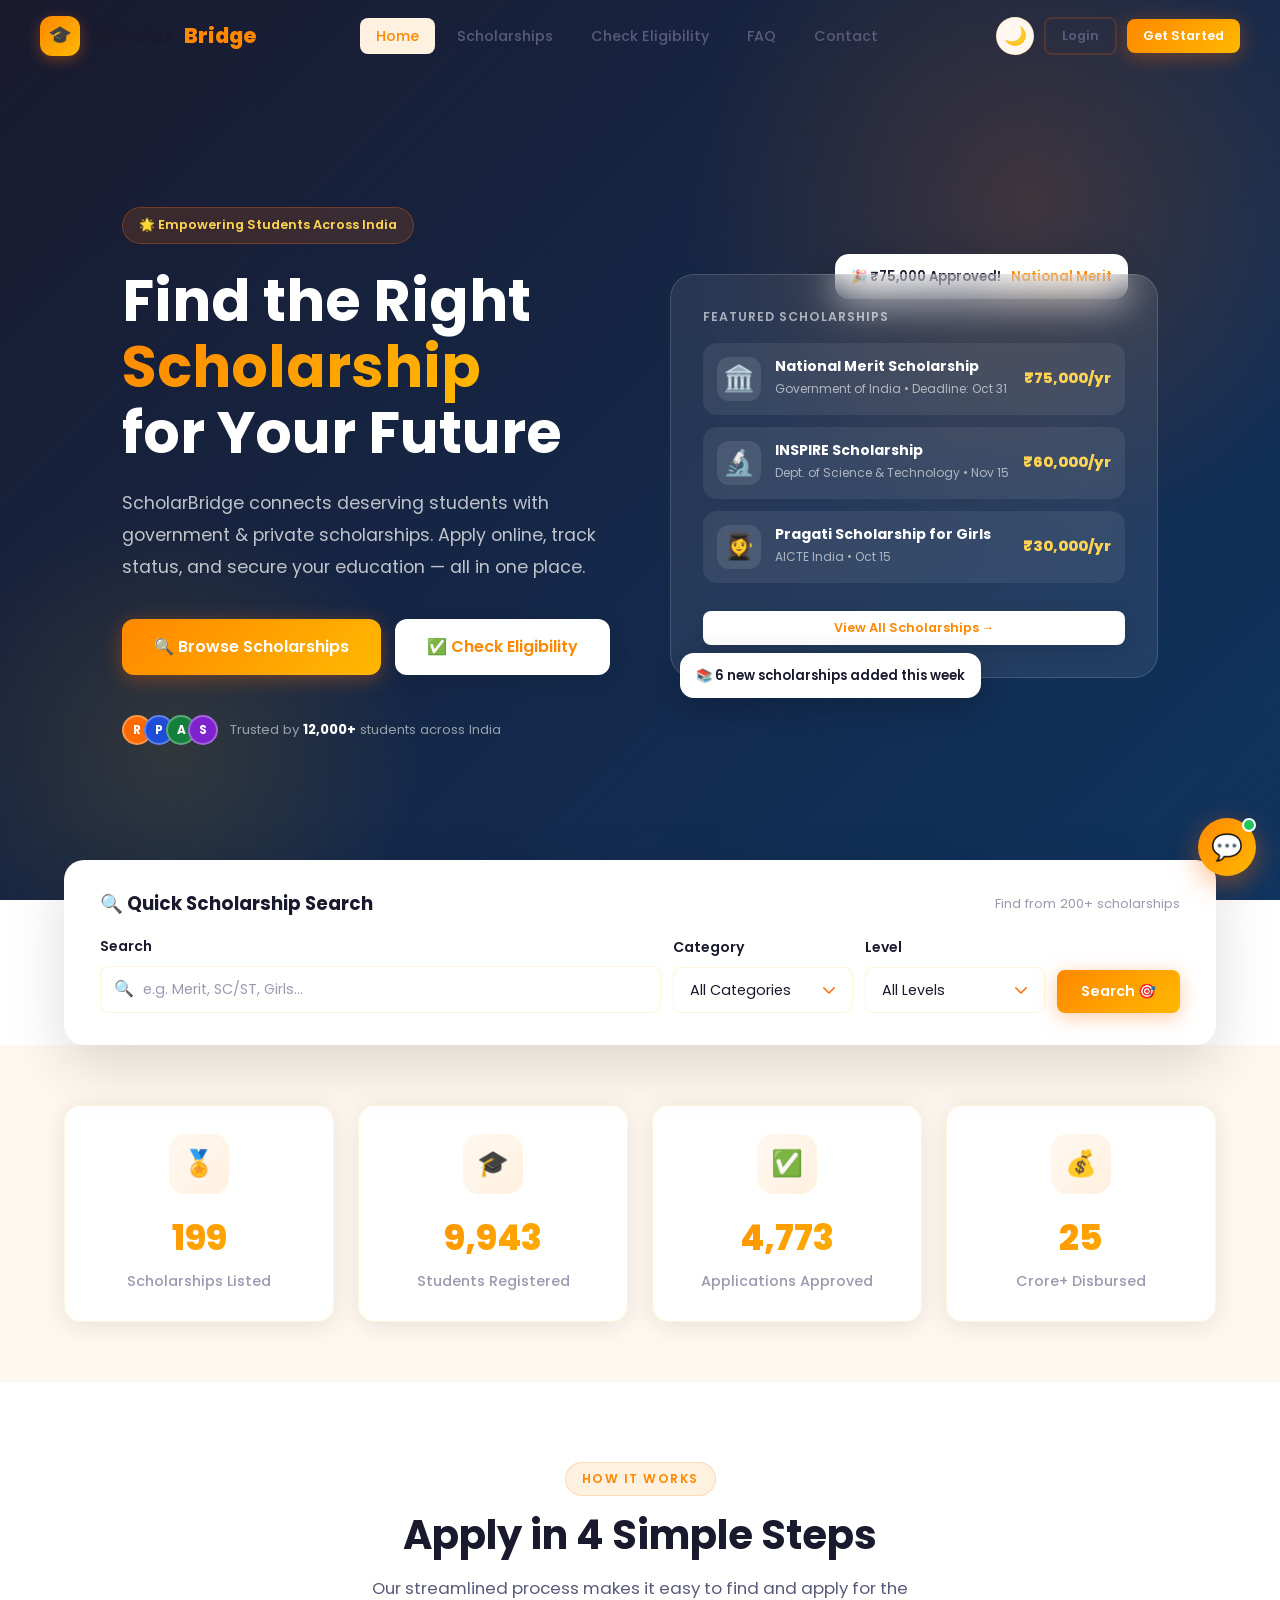
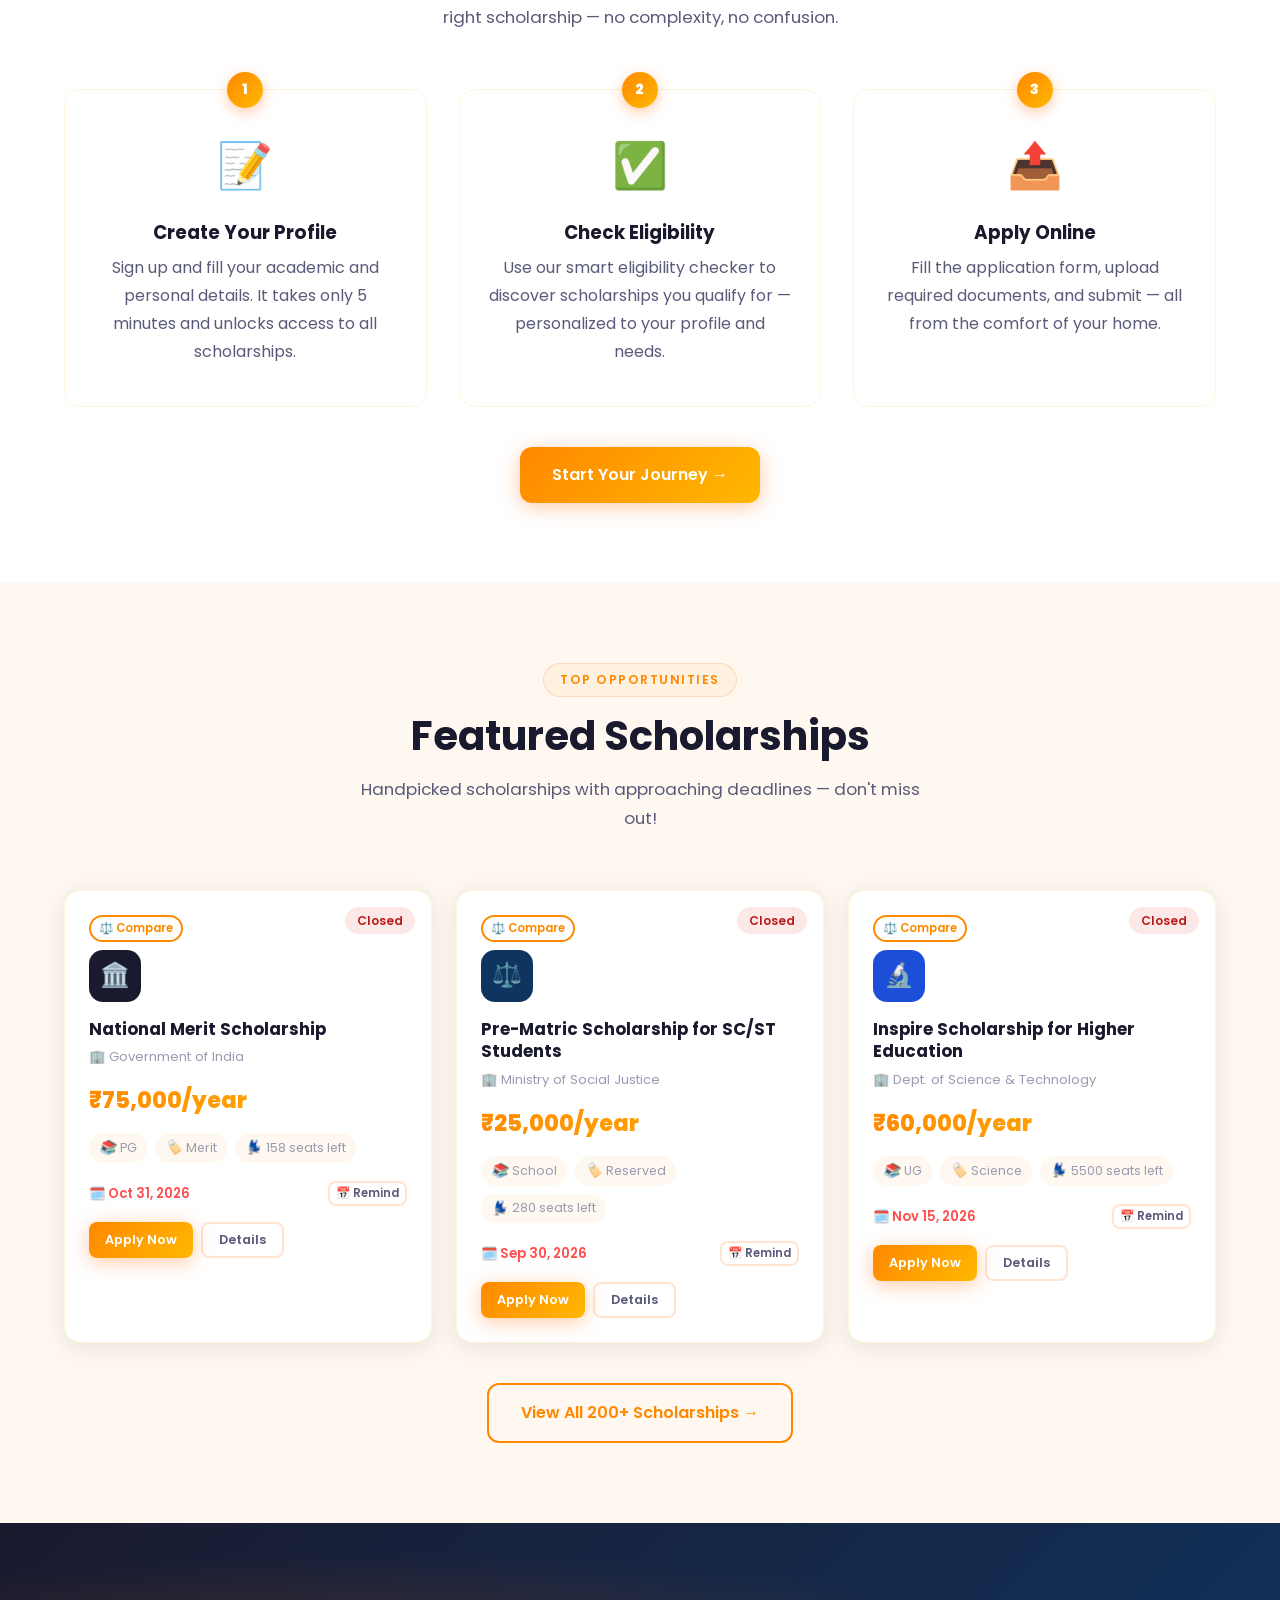
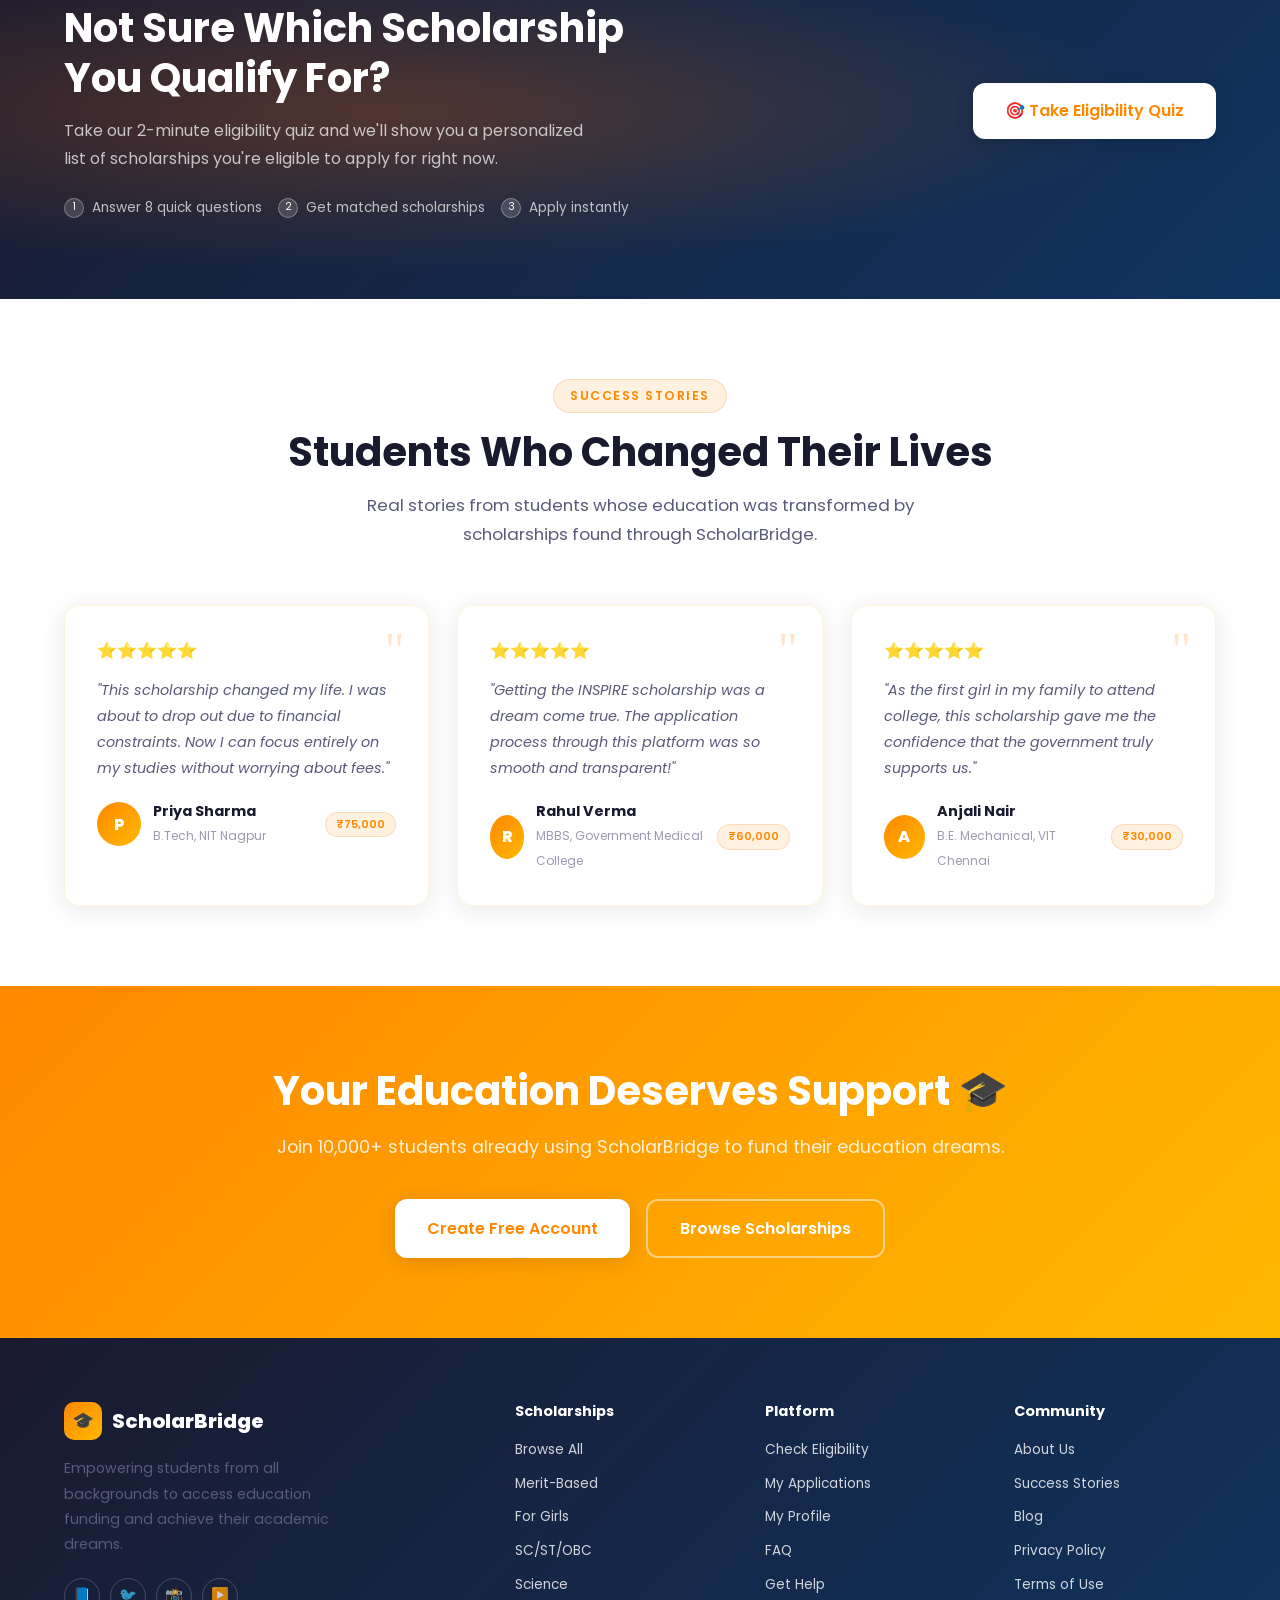
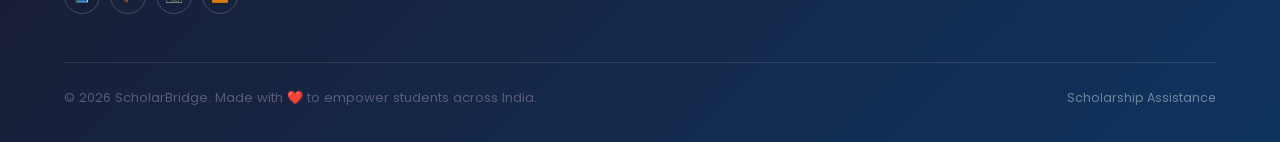
==== index.html @ 07ee7495 "Initial commit" ====
<!DOCTYPE html>
<html lang="en">
<head>
  <meta charset="UTF-8" />
  <meta name="viewport" content="width=device-width, initial-scale=1.0" />
  <title>LastMinScholar — Scholarship Assistance Platform</title>
  <meta name="description" content="Find and apply for scholarships effortlessly. LastMinScholar connects students with government and private scholarship opportunities across India." />
  <link rel="stylesheet" href="css/style.css" />
  <style>
    /* ─── Hero Section ─── */
    .hero {
      min-height: 100vh;
      background: var(--gradient-dark);
      display: flex;
      align-items: center;
      position: relative;
      overflow: hidden;
      padding: calc(var(--nav-height) + 40px) 0 60px;
    }

    .hero::before {
      content: '';
      position: absolute;
      width: 700px;
      height: 700px;
      border-radius: 50%;
      background: radial-gradient(circle, rgba(255,107,0,0.18) 0%, transparent 70%);
      top: -150px;
      right: -100px;
      pointer-events: none;
    }

    .hero::after {
      content: '';
      position: absolute;
      width: 500px;
      height: 500px;
      border-radius: 50%;
      background: radial-gradient(circle, rgba(255,184,0,0.12) 0%, transparent 70%);
      bottom: -100px;
      left: -80px;
      pointer-events: none;
    }

    .hero .container {
      position: relative;
      z-index: 1;
      display: grid;
      grid-template-columns: 1fr 1fr;
      gap: 60px;
      align-items: center;
    }

    .hero-badge {
      display: inline-flex;
      align-items: center;
      gap: 8px;
      background: rgba(255,107,0,0.15);
      border: 1px solid rgba(255,107,0,0.3);
      color: var(--gold-light);
      font-size: 0.8rem;
      font-weight: 600;
      padding: 7px 16px;
      border-radius: 50px;
      margin-bottom: 24px;
      animation: pulse-glow 2.5s ease-in-out infinite;
    }

    @keyframes pulse-glow {
      0%, 100% { box-shadow: 0 0 0 0 rgba(255,107,0,0.3); }
      50%       { box-shadow: 0 0 20px 4px rgba(255,107,0,0.2); }
    }

    .hero-content h1 {
      color: white;
      margin-bottom: 22px;
      font-size: clamp(2.2rem, 5vw, 3.6rem);
      line-height: 1.15;
    }

    .hero-content p {
      color: rgba(255,255,255,0.72);
      font-size: 1.1rem;
      margin-bottom: 36px;
      max-width: 480px;
      line-height: 1.8;
    }

    .hero-actions {
      display: flex;
      gap: 14px;
      flex-wrap: wrap;
      margin-bottom: 40px;
    }

    .hero-trust {
      display: flex;
      align-items: center;
      gap: 12px;
      color: rgba(255,255,255,0.55);
      font-size: 0.82rem;
    }

    .hero-trust .avatars {
      display: flex;
    }

    .hero-trust .avatars span {
      width: 30px;
      height: 30px;
      border-radius: 50%;
      border: 2px solid rgba(255,255,255,0.3);
      display: flex;
      align-items: center;
      justify-content: center;
      font-size: 0.75rem;
      font-weight: 700;
      color: white;
      margin-left: -8px;
    }

    .hero-trust .avatars span:first-child { margin-left: 0; }

    /* Hero Visual */
    .hero-visual {
      position: relative;
    }

    .hero-card-main {
      background: rgba(255,255,255,0.08);
      backdrop-filter: blur(20px);
      border: 1px solid rgba(255,255,255,0.15);
      border-radius: 24px;
      padding: 32px;
      color: white;
    }

    .hero-card-main .sch-item {
      display: flex;
      align-items: center;
      gap: 14px;
      padding: 14px;
      border-radius: 14px;
      background: rgba(255,255,255,0.07);
      margin-bottom: 12px;
      transition: var(--transition);
      cursor: pointer;
    }

    .hero-card-main .sch-item:hover { background: rgba(255,107,0,0.15); }
    .hero-card-main .sch-item:last-child { margin-bottom: 0; }

    .hero-card-main .sch-emoji {
      font-size: 1.6rem;
      width: 44px;
      height: 44px;
      border-radius: 12px;
      background: rgba(255,255,255,0.1);
      display: flex;
      align-items: center;
      justify-content: center;
      flex-shrink: 0;
    }

    .hero-card-main .sch-info h5 { color: white; font-size: 0.88rem; margin-bottom: 2px; }
    .hero-card-main .sch-info p  { color: rgba(255,255,255,0.6); font-size: 0.75rem; }
    .hero-card-main .sch-amount  { margin-left: auto; color: var(--gold-light); font-weight: 800; font-size: 0.92rem; white-space: nowrap; }

    .hero-floating-badge {
      position: absolute;
      background: white;
      border-radius: 14px;
      padding: 12px 16px;
      box-shadow: 0 8px 32px rgba(0,0,0,0.2);
      display: flex;
      align-items: center;
      gap: 10px;
      font-size: 0.82rem;
      font-weight: 600;
      color: var(--text-primary);
      white-space: nowrap;
      animation: float 3s ease-in-out infinite;
    }

    .hero-floating-badge.badge-1 { top: -20px; right: 30px; animation-delay: 0s; }
    .hero-floating-badge.badge-2 { bottom: -20px; left: 10px; animation-delay: 1.5s; }

    @keyframes float {
      0%, 100% { transform: translateY(0); }
      50%       { transform: translateY(-8px); }
    }

    /* ─── Search Bar ─── */
    .search-section {
      padding: 0;
      margin-top: -40px;
      position: relative;
      z-index: 10;
    }

    .search-card {
      background: white;
      border-radius: 20px;
      padding: 32px 36px;
      box-shadow: 0 20px 60px rgba(0,0,0,0.14);
    }

    .search-bar {
      display: grid;
      grid-template-columns: 1fr 180px 180px auto;
      gap: 12px;
      align-items: end;
    }

    .search-bar .form-group { margin-bottom: 0; }

    /* ─── Stats Strip ─── */
    .stats-section { background: var(--surface-2); padding: 60px 0; }

    .stats-grid {
      display: grid;
      grid-template-columns: repeat(4, 1fr);
      gap: 24px;
    }

    /* ─── How it Works ─── */
    .how-section { background: white; }

    .how-grid {
      display: grid;
      grid-template-columns: repeat(3, 1fr);
      gap: 32px;
    }

    .how-card {
      text-align: center;
      padding: 40px 28px;
      border-radius: var(--radius-md);
      border: 1px solid var(--border-light);
      position: relative;
      transition: var(--transition);
    }

    .how-card:hover {
      border-color: var(--primary);
      box-shadow: var(--shadow-md);
      transform: translateY(-4px);
    }

    .how-card .step-num {
      position: absolute;
      top: -18px;
      left: 50%;
      transform: translateX(-50%);
      width: 36px;
      height: 36px;
      background: var(--gradient);
      border-radius: 50%;
      color: white;
      font-weight: 800;
      font-size: 0.9rem;
      display: flex;
      align-items: center;
      justify-content: center;
      box-shadow: 0 4px 14px rgba(255,107,0,0.35);
    }

    .how-card .how-icon {
      font-size: 2.8rem;
      margin-bottom: 20px;
    }

    .how-card h3 { margin-bottom: 10px; font-size: 1.15rem; }

    .how-card .connector {
      display: none;
    }

    /* ─── Featured Scholarships ─── */
    .featured-section { background: var(--surface-2); }

    .featured-grid {
      display: grid;
      grid-template-columns: repeat(3, 1fr);
      gap: 24px;
    }

    /* ─── Eligibility CTA ─── */
    .eligibility-cta {
      background: var(--gradient-dark);
      padding: 80px 0;
      position: relative;
      overflow: hidden;
    }

    .eligibility-cta::before {
      content: '';
      position: absolute;
      inset: 0;
      background: radial-gradient(ellipse at 30% 50%, rgba(255,107,0,0.25) 0%, transparent 60%);
    }

    .eligibility-cta .container {
      position: relative;
      z-index: 1;
      display: grid;
      grid-template-columns: 1fr auto;
      gap: 48px;
      align-items: center;
    }

    .eligibility-cta h2 { color: white; margin-bottom: 14px; }
    .eligibility-cta p  { color: rgba(255,255,255,0.72); max-width: 520px; }
    .eligibility-cta .quiz-steps { display: flex; gap: 16px; margin-top: 24px; flex-wrap: wrap; }
    .eligibility-cta .quiz-step { display: flex; align-items: center; gap: 8px; color: rgba(255,255,255,0.7); font-size: 0.85rem; }
    .eligibility-cta .quiz-step .dot { width: 20px; height: 20px; border-radius: 50%; background: rgba(255,255,255,0.15); border: 1px solid rgba(255,255,255,0.3); display: flex; align-items: center; justify-content: center; font-size: 0.65rem; color: white; flex-shrink: 0; }

    /* ─── Testimonials ─── */
    .testimonials-section { background: white; }

    .testimonials-grid {
      display: grid;
      grid-template-columns: repeat(3, 1fr);
      gap: 28px;
    }

    .testimonial-card {
      padding: 32px;
      border-radius: var(--radius-md);
      border: 1px solid var(--border-light);
      box-shadow: var(--shadow-card);
      transition: var(--transition);
      position: relative;
    }

    .testimonial-card:hover {
      transform: translateY(-4px);
      box-shadow: var(--shadow-md);
      border-color: var(--border);
    }

    .testimonial-card .quote-icon {
      font-size: 3rem;
      color: var(--primary);
      opacity: 0.2;
      position: absolute;
      top: 20px;
      right: 24px;
      font-family: Georgia, serif;
      line-height: 1;
    }

    .testimonial-card .stars { color: var(--gold); font-size: 1rem; margin-bottom: 14px; }
    .testimonial-card .quote { font-size: 0.9rem; line-height: 1.8; margin-bottom: 20px; font-style: italic; }

    .testimonial-card .author {
      display: flex;
      align-items: center;
      gap: 12px;
    }

    .testimonial-card .avatar {
      width: 44px;
      height: 44px;
      border-radius: 50%;
      background: var(--gradient);
      color: white;
      font-weight: 800;
      font-size: 1rem;
      display: flex;
      align-items: center;
      justify-content: center;
    }

    .testimonial-card .author-info h5 { font-size: 0.9rem; margin-bottom: 2px; }
    .testimonial-card .author-info small { font-size: 0.75rem; color: var(--text-muted); }
    .testimonial-card .scholarship-tag { margin-left: auto; background: var(--surface-3); border: 1px solid var(--border); color: var(--primary); font-size: 0.7rem; padding: 3px 10px; border-radius: 50px; font-weight: 600; }

    /* ─── Final CTA ─── */
    .final-cta {
      background: var(--gradient);
      padding: 80px 0;
      text-align: center;
    }

    .final-cta h2 { color: white; margin-bottom: 16px; }
    .final-cta p  { color: rgba(255,255,255,0.85); margin-bottom: 36px; font-size: 1.1rem; }
    .final-cta .cta-actions { display: flex; gap: 16px; justify-content: center; flex-wrap: wrap; }

    /* ─── Responsive ─── */
    @media (max-width: 1024px) {
      .hero .container { grid-template-columns: 1fr; }
      .hero-visual { display: none; }
      .search-bar { grid-template-columns: 1fr 1fr; }
      .search-bar .btn { grid-column: 1 / -1; }
      .stats-grid { grid-template-columns: repeat(2, 1fr); }
      .featured-grid, .how-grid, .testimonials-grid { grid-template-columns: repeat(2, 1fr); }
    }

    @media (max-width: 768px) {
      .hero-content h1 { font-size: 2rem; }
      .search-card { padding: 24px; }
      .search-bar { grid-template-columns: 1fr; }
      .stats-grid { grid-template-columns: 1fr 1fr; }
      .featured-grid, .how-grid, .testimonials-grid { grid-template-columns: 1fr; }
      .eligibility-cta .container { grid-template-columns: 1fr; text-align: center; }
    }
  </style>
</head>
<body>

<!-- Page Loader -->
<div class="page-loader" id="pageLoader">
  <div class="loader-logo text-gradient">🎓 ScholarBridge</div>
  <div class="loader-bar"><div class="loader-bar-fill"></div></div>
  <p style="color:var(--text-muted);font-size:0.85rem;margin-top:8px;">Loading opportunities...</p>
</div>

<!-- Toast Container -->
<div class="toast-container"></div>

<!-- ─── NAVBAR ─── -->
<nav class="navbar" id="navbar">
  <div class="navbar-inner">
    <a href="index.html" class="navbar-logo">
      <div class="logo-icon">🎓</div>
      Scholar<span>Bridge</span>
    </a>

    <ul class="navbar-links">
      <li><a href="index.html" class="active">Home</a></li>
      <li><a href="scholarships.html">Scholarships</a></li>
      <li><a href="eligibility.html">Check Eligibility</a></li>
      <li><a href="faq.html">FAQ</a></li>
      <li><a href="contact.html">Contact</a></li>
    </ul>

    <div class="navbar-actions">
      <a href="login.html" class="btn btn-ghost btn-sm" id="navLoginBtn">Login</a>
      <a href="register.html" class="btn btn-primary btn-sm">Get Started</a>
      <a href="dashboard.html" class="btn btn-outline btn-sm" id="navDashBtn" style="display:none;">My Dashboard</a>
      <button class="btn btn-ghost btn-sm" id="navLogoutBtn" style="display:none;" onclick="logout()">Logout</button>
    </div>

    <button class="nav-mobile-btn" id="navMobileBtn" aria-label="Toggle menu">☰</button>
  </div>
</nav>

<!-- Mobile Menu -->
<div class="mobile-menu" id="mobileMenu">
  <a href="index.html">🏠 Home</a>
  <a href="scholarships.html">🏅 Scholarships</a>
  <a href="eligibility.html">✅ Check Eligibility</a>
  <a href="faq.html">❓ FAQ</a>
  <a href="contact.html">📞 Contact</a>
  <a href="dashboard.html">📊 Dashboard</a>
  <a href="login.html" class="btn btn-outline btn-sm">Login</a>
  <a href="register.html" class="btn btn-primary btn-sm">Get Started</a>
</div>

<!-- ─── HERO ─── -->
<section class="hero">
  <div class="container">
    <div class="hero-content">
      <div class="hero-badge">
        🌟 Empowering Students Across India
      </div>
      <h1>Find the Right<br><span class="text-gradient">Scholarship</span><br>for Your Future</h1>
      <p>ScholarBridge connects deserving students with government & private scholarships. Apply online, track status, and secure your education — all in one place.</p>
      <div class="hero-actions">
        <a href="scholarships.html" class="btn btn-primary btn-lg">
          🔍 Browse Scholarships
        </a>
        <a href="eligibility.html" class="btn btn-white btn-lg">
          ✅ Check Eligibility
        </a>
      </div>
      <div class="hero-trust">
        <div class="avatars">
          <span style="background:#FF6B00;">R</span>
          <span style="background:#1D4ED8;">P</span>
          <span style="background:#15803D;">A</span>
          <span style="background:#7E22CE;">S</span>
        </div>
        <span>Trusted by <strong style="color:white;">12,000+</strong> students across India</span>
      </div>
    </div>

    <div class="hero-visual">
      <div class="hero-floating-badge badge-1">
        🎉 ₹75,000 Approved! <span style="color:var(--primary);">National Merit</span>
      </div>
      <div class="hero-card-main">
        <div style="color:rgba(255,255,255,0.6);font-size:0.78rem;font-weight:600;margin-bottom:16px;text-transform:uppercase;letter-spacing:1px;">Featured Scholarships</div>
        <div class="sch-item">
          <div class="sch-emoji">🏛️</div>
          <div class="sch-info">
            <h5>National Merit Scholarship</h5>
            <p>Government of India • Deadline: Oct 31</p>
          </div>
          <span class="sch-amount">₹75,000/yr</span>
        </div>
        <div class="sch-item">
          <div class="sch-emoji">🔬</div>
          <div class="sch-info">
            <h5>INSPIRE Scholarship</h5>
            <p>Dept. of Science & Technology • Nov 15</p>
          </div>
          <span class="sch-amount">₹60,000/yr</span>
        </div>
        <div class="sch-item">
          <div class="sch-emoji">👩‍🎓</div>
          <div class="sch-info">
            <h5>Pragati Scholarship for Girls</h5>
            <p>AICTE India • Oct 15</p>
          </div>
          <span class="sch-amount">₹30,000/yr</span>
        </div>
        <a href="scholarships.html" class="btn btn-white btn-sm btn-full" style="margin-top:16px;">View All Scholarships →</a>
      </div>
      <div class="hero-floating-badge badge-2">
        📚 6 new scholarships added this week
      </div>
    </div>
  </div>
</section>

<!-- ─── QUICK SEARCH ─── -->
<section class="search-section">
  <div class="container">
    <div class="search-card">
      <div style="display:flex;align-items:center;justify-content:space-between;margin-bottom:20px;flex-wrap:wrap;gap:10px;">
        <h3 style="font-size:1.15rem;">🔍 Quick Scholarship Search</h3>
        <span style="font-size:0.82rem;color:var(--text-muted);">Find from 200+ scholarships</span>
      </div>
      <div class="search-bar">
        <div class="form-group">
          <label class="form-label">Search</label>
          <div class="input-group">
            <span class="input-icon">🔍</span>
            <input type="text" class="form-control" placeholder="e.g. Merit, SC/ST, Girls..." id="heroSearch" />
          </div>
        </div>
        <div class="form-group">
          <label class="form-label">Category</label>
          <select class="form-control" id="heroCategory">
            <option value="">All Categories</option>
            <option value="Merit">Merit-Based</option>
            <option value="Reserved">Reserved Category</option>
            <option value="Girls">Girls Only</option>
            <option value="Science">Science</option>
            <option value="Defence">Defence</option>
            <option value="Regional">Regional</option>
          </select>
        </div>
        <div class="form-group">
          <label class="form-label">Level</label>
          <select class="form-control" id="heroLevel">
            <option value="">All Levels</option>
            <option value="school">School (8–12)</option>
            <option value="undergraduate">Undergraduate</option>
            <option value="postgraduate">Postgraduate</option>
          </select>
        </div>
        <div class="form-group">
          <label class="form-label" style="opacity:0;">Search</label>
          <button class="btn btn-primary" id="heroSearchBtn" style="width:100%;">Search 🎯</button>
        </div>
      </div>
    </div>
  </div>
</section>

<!-- ─── STATS ─── -->
<section class="stats-section">
  <div class="container">
    <div class="stats-grid">
      <div class="stat-card fade-in" data-count="200">
        <div class="stat-icon">🏅</div>
        <div class="stat-num">200</div>
        <div class="stat-label">Scholarships Listed</div>
      </div>
      <div class="stat-card fade-in" data-count="10000">
        <div class="stat-icon">🎓</div>
        <div class="stat-num">12,000</div>
        <div class="stat-label">Students Registered</div>
      </div>
      <div class="stat-card fade-in" data-count="4800">
        <div class="stat-icon">✅</div>
        <div class="stat-num">4,800</div>
        <div class="stat-label">Applications Approved</div>
      </div>
      <div class="stat-card fade-in" data-count="25">
        <div class="stat-icon">💰</div>
        <div class="stat-num">₹25</div>
        <div class="stat-label">Crore+ Disbursed</div>
      </div>
    </div>
  </div>
</section>

<!-- ─── HOW IT WORKS ─── -->
<section class="section how-section">
  <div class="container">
    <div class="section-header fade-in">
      <div class="tag">How it Works</div>
      <h2>Apply in 4 Simple Steps</h2>
      <p>Our streamlined process makes it easy to find and apply for the right scholarship — no complexity, no confusion.</p>
    </div>
    <div class="how-grid">
      <div class="how-card fade-in">
        <div class="step-num">1</div>
        <div class="how-icon">📝</div>
        <h3>Create Your Profile</h3>
        <p>Sign up and fill your academic and personal details. It takes only 5 minutes and unlocks access to all scholarships.</p>
      </div>
      <div class="how-card fade-in" style="transition-delay:0.1s;">
        <div class="step-num">2</div>
        <div class="how-icon">✅</div>
        <h3>Check Eligibility</h3>
        <p>Use our smart eligibility checker to discover scholarships you qualify for — personalized to your profile and needs.</p>
      </div>
      <div class="how-card fade-in" style="transition-delay:0.2s;">
        <div class="step-num">3</div>
        <div class="how-icon">📤</div>
        <h3>Apply Online</h3>
        <p>Fill the application form, upload required documents, and submit — all from the comfort of your home.</p>
      </div>
    </div>
    <div style="text-align:center;margin-top:40px;" class="fade-in">
      <a href="register.html" class="btn btn-primary btn-lg">Start Your Journey →</a>
    </div>
  </div>
</section>

<!-- ─── FEATURED SCHOLARSHIPS ─── -->
<section class="section featured-section">
  <div class="container">
    <div class="section-header fade-in">
      <div class="tag">Top Opportunities</div>
      <h2>Featured Scholarships</h2>
      <p>Handpicked scholarships with approaching deadlines — don't miss out!</p>
    </div>
    <div class="featured-grid" id="featuredGrid">
      <!-- Rendered by JS -->
    </div>
    <div style="text-align:center;margin-top:40px;" class="fade-in">
      <a href="scholarships.html" class="btn btn-outline btn-lg">View All 200+ Scholarships →</a>
    </div>
  </div>
</section>

<!-- ─── ELIGIBILITY CTA ─── -->
<section class="eligibility-cta">
  <div class="container">
    <div class="fade-in-left">
      <h2>Not Sure Which Scholarship<br>You Qualify For?</h2>
      <p>Take our 2-minute eligibility quiz and we'll show you a personalized list of scholarships you're eligible to apply for right now.</p>
      <div class="quiz-steps">
        <div class="quiz-step"><div class="dot">1</div> Answer 8 quick questions</div>
        <div class="quiz-step"><div class="dot">2</div> Get matched scholarships</div>
        <div class="quiz-step"><div class="dot">3</div> Apply instantly</div>
      </div>
    </div>
    <div class="fade-in-right">
      <a href="eligibility.html" class="btn btn-white btn-lg">
        🎯 Take Eligibility Quiz
      </a>
    </div>
  </div>
</section>

<!-- ─── TESTIMONIALS ─── -->
<section class="section testimonials-section">
  <div class="container">
    <div class="section-header fade-in">
      <div class="tag">Success Stories</div>
      <h2>Students Who Changed Their Lives</h2>
      <p>Real stories from students whose education was transformed by scholarships found through ScholarBridge.</p>
    </div>
    <div class="testimonials-grid" id="testimonialsGrid">
      <!-- Rendered by JS -->
    </div>
  </div>
</section>

<!-- ─── FINAL CTA ─── -->
<section class="final-cta">
  <div class="container fade-in">
    <h2>Your Education Deserves Support 🎓</h2>
    <p>Join 10,000+ students already using ScholarBridge to fund their education dreams.</p>
    <div class="cta-actions">
      <a href="register.html" class="btn btn-white btn-lg">Create Free Account</a>
      <a href="scholarships.html" class="btn btn-outline btn-lg" style="border-color:rgba(255,255,255,0.5);color:white;">Browse Scholarships</a>
    </div>
  </div>
</section>

<!-- ─── FOOTER ─── -->
<footer class="footer">
  <div class="container">
    <div class="footer-grid">
      <div>
        <div class="footer-logo"><div class="logo-icon">🎓</div> ScholarBridge</div>
        <p class="footer-desc">Empowering students from all backgrounds to access education funding and achieve their academic dreams.</p>
        <div class="social-links" style="margin-top:20px;">
          <a href="#" aria-label="Facebook">📘</a>
          <a href="#" aria-label="Twitter">🐦</a>
          <a href="https://www.instagram.com/drax7.exe/" aria-label="Instagram">📸</a>
          <a href="https://youtube.com/@dysgaming256?si=aeZ0lX26dRg4TvEO" aria-label="YouTube">▶️</a>
        </div>
      </div>
      <div>
        <h5>Scholarships</h5>
        <ul class="footer-links">
          <li><a href="scholarships.html">Browse All</a></li>
          <li><a href="scholarships.html?cat=Merit">Merit-Based</a></li>
          <li><a href="scholarships.html?cat=Girls">For Girls</a></li>
          <li><a href="scholarships.html?cat=Reserved">SC/ST/OBC</a></li>
          <li><a href="scholarships.html?cat=Science">Science</a></li>
        </ul>
      </div>
      <div>
        <h5>Platform</h5>
        <ul class="footer-links">
          <li><a href="eligibility.html">Check Eligibility</a></li>
          <li><a href="dashboard.html">My Applications</a></li>
          <li><a href="profile.html">My Profile</a></li>
          <li><a href="faq.html">FAQ</a></li>
          <li><a href="contact.html">Get Help</a></li>
        </ul>
      </div>
      <div>
        <h5>Community</h5>
        <ul class="footer-links">
          <li><a href="#">About Us</a></li>
          <li><a href="#">Success Stories</a></li>
          <li><a href="#">Blog</a></li>
          <li><a href="#">Privacy Policy</a></li>
          <li><a href="#">Terms of Use</a></li>
        </ul>
      </div>
    </div>
    <div class="footer-bottom">
      <p>© 2026 ScholarBridge. Made with ❤️ to empower students across India.</p>
      <p style="font-size:0.78rem;color:rgba(255,255,255,0.4);">Scholarship Assistance</p>
    </div>
  </div>
</footer>

<script src="js/firebase-config.js"></script>
<script src="js/app.js"></script>
<script src="js/chatbot.js"></script>
<script>
  // Hero search redirect
  document.getElementById('heroSearchBtn').addEventListener('click', () => {
    const q   = document.getElementById('heroSearch').value;
    const cat = document.getElementById('heroCategory').value;
    const lev = document.getElementById('heroLevel').value;
    const params = new URLSearchParams();
    if (q)   params.set('q', q);
    if (cat) params.set('cat', cat);
    if (lev) params.set('level', lev);
    window.location.href = `scholarships.html?${params.toString()}`;
  });

  document.getElementById('heroSearch').addEventListener('keypress', (e) => {
    if (e.key === 'Enter') document.getElementById('heroSearchBtn').click();
  });

  // Render featured scholarships
  document.addEventListener('DOMContentLoaded', () => {
    const featured = AppState.scholarships.filter(s => s.featured);
    document.getElementById('featuredGrid').innerHTML =
      featured.map(s => createScholarshipCard(s)).join('');

    // Render testimonials
    document.getElementById('testimonialsGrid').innerHTML =
      AppState.testimonials.map((t, i) => `
        <div class="testimonial-card fade-in" style="transition-delay:${i * 0.1}s;">
          <div class="quote-icon">"</div>
          <div class="stars">${'⭐'.repeat(t.stars)}</div>
          <p class="quote">"${t.quote}"</p>
          <div class="author">
            <div class="avatar">${t.photo}</div>
            <div class="author-info">
              <h5>${t.name}</h5>
              <small>${t.course}</small>
            </div>
            <div class="scholarship-tag">${t.amount}</div>
          </div>
        </div>`).join('');

    initScrollAnimations();
  });
</script>
</body>
</html>
---- css/style.css ----
/* =============================================
   SCHOLARSHIP ASSISTANCE — GLOBAL DESIGN SYSTEM
   Theme: Warm Orange/Gold + Dark Charcoal
   Font: Poppins
   ============================================= */

@import url('https://fonts.googleapis.com/css2?family=Poppins:wght@300;400;500;600;700;800;900&display=swap');

/* ─── CSS Variables ─── */
:root {
  --primary: #ff8800;
  --primary-light: #FF8C38;
  --primary-dark: #E05A00;
  --gold: #FFB800;
  --gold-light: #FFD452;
  --accent: #FF4D4D;
  --dark: #1A1A2E;
  --dark-2: #16213E;
  --dark-card: #0F3460;
  --surface: #FFFFFF;
  --surface-2: #FFF8F0;
  --surface-3: #FFF1E0;
  --text-primary: #1A1A2E;
  --text-secondary: #5A5A7A;
  --text-muted: #9A9AB0;
  --text-white: #FFFFFF;
  --border: rgba(255, 107, 0, 0.18);
  --border-light: rgba(255, 184, 0, 0.15);
  --shadow-sm: 0 2px 12px rgba(255, 107, 0, 0.08);
  --shadow-md: 0 8px 32px rgba(255, 107, 0, 0.14);
  --shadow-lg: 0 20px 60px rgba(255, 107, 0, 0.2);
  --shadow-card: 0 4px 24px rgba(26, 26, 46, 0.10);
  --radius-sm: 8px;
  --radius-md: 16px;
  --radius-lg: 24px;
  --radius-xl: 40px;
  --transition: all 0.3s cubic-bezier(0.4, 0, 0.2, 1);
  --transition-fast: all 0.15s ease;
  --gradient: linear-gradient(135deg, var(--primary) 0%, var(--gold) 100%);
  --gradient-dark: linear-gradient(135deg, #1A1A2E 0%, #0F3460 100%);
  --gradient-soft: linear-gradient(135deg, #FFF8F0 0%, #FFF1E0 100%);
  --glass-bg: rgba(255, 255, 255, 0.7);
  --glass-border: rgba(255, 184, 0, 0.25);
  --nav-height: 72px;
}

/* ─── Dark Mode Variables ─── */
[data-theme="dark"] {
  --surface: #0B132B;
  --surface-2: #1C2541;
  --surface-3: #3A506B;
  --text-primary: #F8FAFC;
  --text-secondary: #CBD5E1;
  --text-muted: #94A3B8;
  --border: rgba(255, 136, 0, 0.3);
  --border-light: rgba(255, 255, 255, 0.12);
  --shadow-sm: 0 2px 12px rgba(0, 0, 0, 0.35);
  --shadow-md: 0 8px 32px rgba(0, 0, 0, 0.45);
  --shadow-lg: 0 20px 60px rgba(0, 0, 0, 0.6);
  --shadow-card: 0 4px 24px rgba(0, 0, 0, 0.5);
  --glass-bg: rgba(11, 19, 43, 0.85);
  --glass-border: rgba(255, 136, 0, 0.3);
}


/* ─── Reset & Base ─── */
*,
*::before,
*::after {
  box-sizing: border-box;
  margin: 0;
  padding: 0;
}

html {
  scroll-behavior: smooth;
  font-size: 16px;
}

body {
  font-family: 'Poppins', sans-serif;
  color: var(--text-primary);
  background: var(--surface);
  line-height: 1.6;
  overflow-x: hidden;
}

img {
  max-width: 100%;
  display: block;
}

a {
  text-decoration: none;
  color: inherit;
}

ul {
  list-style: none;
}

/* ─── Scrollbar ─── */
::-webkit-scrollbar {
  width: 6px;
}

::-webkit-scrollbar-track {
  background: #f1f1f1;
}

::-webkit-scrollbar-thumb {
  background: var(--primary);
  border-radius: 10px;
}

/* ─── Typography ─── */
h1,
h2,
h3,
h4,
h5,
h6 {
  font-weight: 700;
  line-height: 1.25;
  color: var(--text-primary);
}

h1 {
  font-size: clamp(2rem, 5vw, 3.5rem);
}

h2 {
  font-size: clamp(1.6rem, 3.5vw, 2.5rem);
}

h3 {
  font-size: clamp(1.2rem, 2.5vw, 1.6rem);
}

h4 {
  font-size: 1.1rem;
}

p {
  color: var(--text-secondary);
  line-height: 1.75;
}

.text-gradient {
  background: var(--gradient);
  -webkit-background-clip: text;
  -webkit-text-fill-color: transparent;
  background-clip: text;
}

/* ─── Layout ─── */
.container {
  max-width: 1200px;
  margin: 0 auto;
  padding: 0 24px;
}

.section {
  padding: 80px 0;
}

.section-sm {
  padding: 48px 0;
}

.section-header {
  text-align: center;
  margin-bottom: 56px;
}

.section-header .tag {
  display: inline-block;
  background: var(--surface-3);
  color: var(--primary);
  font-size: 0.78rem;
  font-weight: 600;
  letter-spacing: 1.5px;
  text-transform: uppercase;
  padding: 6px 16px;
  border-radius: 50px;
  margin-bottom: 14px;
  border: 1px solid var(--border);
}

.section-header h2 {
  margin-bottom: 14px;
}

.section-header p {
  max-width: 560px;
  margin: 0 auto;
  font-size: 1.05rem;
}

/* ─── Navbar ─── */
.navbar {
  position: fixed;
  top: 0;
  left: 0;
  right: 0;
  height: var(--nav-height);
  z-index: 1000;
  transition: var(--transition);
  padding: 0 24px;
}

.navbar.scrolled {
  background: rgba(255, 255, 255, 0.96);
  backdrop-filter: blur(20px);
  -webkit-backdrop-filter: blur(20px);
  box-shadow: var(--shadow-sm);
  border-bottom: 1px solid var(--border-light);
}

.navbar-inner {
  max-width: 1200px;
  margin: 0 auto;
  height: 100%;
  display: flex;
  align-items: center;
  justify-content: space-between;
  gap: 24px;
}

.navbar-logo {
  display: flex;
  align-items: center;
  gap: 10px;
  font-weight: 800;
  font-size: 1.3rem;
  color: var(--text-primary);
}

.navbar-logo .logo-icon {
  width: 40px;
  height: 40px;
  border-radius: 12px;
  background: var(--gradient);
  display: flex;
  align-items: center;
  justify-content: center;
  font-size: 1.2rem;
  color: white;
  box-shadow: 0 4px 14px rgba(255, 107, 0, 0.35);
}

.navbar-logo span {
  color: var(--primary);
}

.navbar-links {
  display: flex;
  align-items: center;
  gap: 6px;
}

.navbar-links a {
  padding: 8px 16px;
  border-radius: var(--radius-sm);
  font-size: 0.9rem;
  font-weight: 500;
  color: var(--text-secondary);
  transition: var(--transition-fast);
}

.navbar-links a:hover,
.navbar-links a.active {
  color: var(--primary);
  background: var(--surface-3);
}

.navbar-actions {
  display: flex;
  align-items: center;
  gap: 10px;
}

.nav-mobile-btn {
  display: none;
  background: none;
  border: none;
  cursor: pointer;
  padding: 8px;
  border-radius: var(--radius-sm);
  color: var(--text-primary);
  font-size: 1.4rem;
  transition: var(--transition-fast);
}

.nav-mobile-btn:hover {
  background: var(--surface-3);
  color: var(--primary);
}

/* Mobile Nav */
.mobile-menu {
  display: none;
  position: fixed;
  top: var(--nav-height);
  left: 0;
  right: 0;
  background: rgba(255, 255, 255, 0.98);
  backdrop-filter: blur(20px);
  padding: 20px 24px;
  border-bottom: 1px solid var(--border);
  z-index: 999;
  flex-direction: column;
  gap: 4px;
  animation: slideDown 0.25s ease;
}

.mobile-menu.open {
  display: flex;
}

.mobile-menu a {
  padding: 12px 16px;
  border-radius: var(--radius-sm);
  font-weight: 500;
  color: var(--text-secondary);
  transition: var(--transition-fast);
}

.mobile-menu a:hover {
  background: var(--surface-3);
  color: var(--primary);
}

.mobile-menu .btn {
  margin-top: 10px;
  text-align: center;
}

@keyframes slideDown {
  from {
    opacity: 0;
    transform: translateY(-10px);
  }

  to {
    opacity: 1;
    transform: translateY(0);
  }
}

/* ─── Buttons ─── */
.btn {
  display: inline-flex;
  align-items: center;
  gap: 8px;
  padding: 11px 24px;
  border-radius: var(--radius-sm);
  font-family: 'Poppins', sans-serif;
  font-size: 0.9rem;
  font-weight: 600;
  cursor: pointer;
  border: none;
  transition: var(--transition);
  white-space: nowrap;
  text-decoration: none;
}

.btn-primary {
  background: var(--gradient);
  color: white;
  box-shadow: 0 4px 20px rgba(255, 107, 0, 0.35);
}

.btn-primary:hover {
  transform: translateY(-2px);
  box-shadow: 0 8px 28px rgba(255, 107, 0, 0.45);
}

.btn-primary:active {
  transform: translateY(0);
}

.btn-outline {
  background: transparent;
  color: var(--primary);
  border: 2px solid var(--primary);
}

.btn-outline:hover {
  background: var(--primary);
  color: white;
  box-shadow: var(--shadow-md);
}

.btn-white {
  background: white;
  color: var(--primary);
  box-shadow: 0 4px 20px rgba(0, 0, 0, 0.12);
}

.btn-white:hover {
  transform: translateY(-2px);
  box-shadow: 0 8px 28px rgba(0, 0, 0, 0.18);
}

.btn-ghost {
  background: transparent;
  color: var(--text-secondary);
  border: 2px solid var(--border);
}

.btn-ghost:hover {
  border-color: var(--primary);
  color: var(--primary);
  background: var(--surface-3);
}

.btn-dark {
  background: var(--dark);
  color: white;
}

.btn-dark:hover {
  background: var(--dark-2);
  transform: translateY(-2px);
  box-shadow: 0 8px 28px rgba(26, 26, 46, 0.3);
}

.btn-lg {
  padding: 15px 32px;
  font-size: 1rem;
  border-radius: 12px;
}

.btn-sm {
  padding: 7px 16px;
  font-size: 0.8rem;
}

.btn-full {
  width: 100%;
  justify-content: center;
}

.btn:disabled {
  opacity: 0.6;
  cursor: not-allowed;
  transform: none !important;
}

/* ─── Cards ─── */
.card {
  background: var(--surface);
  border-radius: var(--radius-md);
  border: 1px solid var(--border-light);
  box-shadow: var(--shadow-card);
  transition: var(--transition);
  overflow: hidden;
}

.card:hover {
  transform: translateY(-4px);
  box-shadow: var(--shadow-md);
  border-color: var(--border);
}

.card-glass {
  background: var(--glass-bg);
  backdrop-filter: blur(20px);
  -webkit-backdrop-filter: blur(20px);
  border: 1px solid var(--glass-border);
  border-radius: var(--radius-md);
  box-shadow: var(--shadow-card);
}

/* ─── Scholarship Card ─── */
.scholarship-card {
  padding: 24px;
  position: relative;
  background: white;
  border-radius: var(--radius-md);
  border: 1px solid var(--border-light);
  box-shadow: var(--shadow-card);
  transition: var(--transition);
  cursor: pointer;
}

.scholarship-card:hover {
  transform: translateY(-6px);
  box-shadow: var(--shadow-lg);
  border-color: var(--primary);
}

.scholarship-card .badge {
  position: absolute;
  top: 16px;
  right: 16px;
}

.scholarship-card .org-logo {
  width: 52px;
  height: 52px;
  border-radius: 14px;
  display: flex;
  align-items: center;
  justify-content: center;
  font-size: 1.5rem;
  margin-bottom: 16px;
  font-weight: 800;
  color: white;
}

.scholarship-card h4 {
  font-size: 1.05rem;
  margin-bottom: 6px;
  line-height: 1.35;
}

.scholarship-card .org-name {
  font-size: 0.82rem;
  color: var(--text-muted);
  margin-bottom: 14px;
}

.scholarship-card .amount {
  font-size: 1.4rem;
  font-weight: 800;
  background: var(--gradient);
  -webkit-background-clip: text;
  -webkit-text-fill-color: transparent;
  background-clip: text;
  margin-bottom: 14px;
}

.scholarship-card .meta {
  display: flex;
  flex-wrap: wrap;
  gap: 8px;
  margin-bottom: 18px;
}

.scholarship-card .meta-item {
  display: flex;
  align-items: center;
  gap: 4px;
  font-size: 0.78rem;
  color: var(--text-muted);
  background: var(--surface-2);
  padding: 4px 10px;
  border-radius: 50px;
}

.scholarship-card .meta-item i {
  color: var(--primary);
  font-size: 0.85rem;
}

.scholarship-card .deadline {
  font-size: 0.82rem;
  color: var(--accent);
  font-weight: 600;
  display: flex;
  align-items: center;
  gap: 4px;
  margin-bottom: 16px;
}

/* ─── Badge / Tag ─── */
.badge {
  display: inline-flex;
  align-items: center;
  gap: 4px;
  padding: 4px 12px;
  border-radius: 50px;
  font-size: 0.75rem;
  font-weight: 600;
}

.badge-orange {
  background: rgba(255, 107, 0, 0.12);
  color: var(--primary);
}

.badge-gold {
  background: rgba(255, 184, 0, 0.14);
  color: #B38000;
}

.badge-green {
  background: rgba(34, 197, 94, 0.12);
  color: #15803D;
}

.badge-blue {
  background: rgba(59, 130, 246, 0.12);
  color: #1D4ED8;
}

.badge-red {
  background: rgba(239, 68, 68, 0.12);
  color: #B91C1C;
}

.badge-purple {
  background: rgba(147, 51, 234, 0.12);
  color: #7E22CE;
}

/* ─── Form Elements ─── */
.form-group {
  margin-bottom: 20px;
}

.form-label {
  display: block;
  font-size: 0.88rem;
  font-weight: 600;
  color: var(--text-primary);
  margin-bottom: 8px;
}

.form-label .required {
  color: var(--accent);
  margin-left: 3px;
}

.form-control {
  width: 100%;
  padding: 12px 16px;
  border: 1.5px solid var(--border-light);
  border-radius: var(--radius-sm);
  font-family: 'Poppins', sans-serif;
  font-size: 0.9rem;
  color: var(--text-primary);
  background: white;
  transition: var(--transition-fast);
  outline: none;
}

.form-control:focus {
  border-color: var(--primary);
  box-shadow: 0 0 0 3px rgba(255, 107, 0, 0.12);
}

.form-control::placeholder {
  color: var(--text-muted);
}

select.form-control {
  cursor: pointer;
  appearance: none;
  background-image: url("data:image/svg+xml,%3Csvg xmlns='http://www.w3.org/2000/svg' fill='none' viewBox='0 0 24 24' stroke='%23FF6B00'%3E%3Cpath stroke-linecap='round' stroke-linejoin='round' stroke-width='2' d='M19 9l-7 7-7-7'%3E%3C/path%3E%3C/svg%3E");
  background-repeat: no-repeat;
  background-position: right 14px center;
  background-size: 18px;
  padding-right: 44px;
}

.form-hint {
  font-size: 0.78rem;
  color: var(--text-muted);
  margin-top: 5px;
}

.form-error {
  font-size: 0.78rem;
  color: var(--accent);
  margin-top: 5px;
  display: none;
}

.form-control.error {
  border-color: var(--accent);
  box-shadow: 0 0 0 3px rgba(255, 77, 77, 0.1);
}

.form-control.error+.form-error {
  display: block;
}

.input-group {
  position: relative;
}

.input-group .input-icon {
  position: absolute;
  left: 14px;
  top: 50%;
  transform: translateY(-50%);
  color: var(--text-muted);
  font-size: 1rem;
  pointer-events: none;
}

.input-group .form-control {
  padding-left: 42px;
}

.input-group .input-toggle {
  position: absolute;
  right: 14px;
  top: 50%;
  transform: translateY(-50%);
  background: none;
  border: none;
  cursor: pointer;
  color: var(--text-muted);
  font-size: 1rem;
}

.input-group .input-toggle:hover {
  color: var(--primary);
}

/* Checkbox & Radio */
.form-check {
  display: flex;
  align-items: flex-start;
  gap: 10px;
  cursor: pointer;
  margin-bottom: 10px;
}

.form-check input[type="checkbox"],
.form-check input[type="radio"] {
  width: 18px;
  height: 18px;
  accent-color: var(--primary);
  cursor: pointer;
  flex-shrink: 0;
  margin-top: 2px;
}

.form-check-label {
  font-size: 0.88rem;
  color: var(--text-secondary);
  cursor: pointer;
}

/* File Upload */
.file-upload {
  border: 2px dashed var(--border);
  border-radius: var(--radius-md);
  padding: 32px;
  text-align: center;
  cursor: pointer;
  transition: var(--transition);
  background: var(--surface-2);
}

.file-upload:hover,
.file-upload.dragover {
  border-color: var(--primary);
  background: rgba(255, 107, 0, 0.04);
}

.file-upload input {
  display: none;
}

.file-upload .upload-icon {
  font-size: 2.5rem;
  margin-bottom: 10px;
  color: var(--primary);
}

.file-upload p {
  font-size: 0.9rem;
  color: var(--text-muted);
}

.file-upload span {
  font-weight: 600;
  color: var(--primary);
}

/* Progress Bar */
.progress-bar {
  width: 100%;
  height: 8px;
  background: var(--surface-3);
  border-radius: 50px;
  overflow: hidden;
}

.progress-fill {
  height: 100%;
  background: var(--gradient);
  border-radius: 50px;
  transition: width 0.6s cubic-bezier(0.4, 0, 0.2, 1);
}

/* ─── Stats Card ─── */
.stat-card {
  background: white;
  border-radius: var(--radius-md);
  padding: 28px;
  text-align: center;
  border: 1px solid var(--border-light);
  box-shadow: var(--shadow-card);
  transition: var(--transition);
}

.stat-card:hover {
  transform: translateY(-4px);
  box-shadow: var(--shadow-md);
}

.stat-card .stat-icon {
  width: 60px;
  height: 60px;
  border-radius: 16px;
  background: var(--gradient-soft);
  display: flex;
  align-items: center;
  justify-content: center;
  font-size: 1.6rem;
  margin: 0 auto 16px;
  color: var(--primary);
}

.stat-card .stat-num {
  font-size: 2.2rem;
  font-weight: 800;
  background: var(--gradient);
  -webkit-background-clip: text;
  -webkit-text-fill-color: transparent;
  background-clip: text;
  margin-bottom: 4px;
}

.stat-card .stat-label {
  font-size: 0.9rem;
  color: var(--text-muted);
  font-weight: 500;
}

/* ─── Alert / Toast ─── */
.alert {
  padding: 14px 18px;
  border-radius: var(--radius-sm);
  font-size: 0.88rem;
  display: flex;
  align-items: center;
  gap: 10px;
  margin-bottom: 16px;
  border: 1px solid;
}

.alert-success {
  background: rgba(34, 197, 94, 0.08);
  color: #15803D;
  border-color: rgba(34, 197, 94, 0.2);
}

.alert-warning {
  background: rgba(255, 184, 0, 0.10);
  color: #8B5E00;
  border-color: rgba(255, 184, 0, 0.25);
}

.alert-error {
  background: rgba(239, 68, 68, 0.08);
  color: #B91C1C;
  border-color: rgba(239, 68, 68, 0.2);
}

.alert-info {
  background: rgba(59, 130, 246, 0.08);
  color: #1D4ED8;
  border-color: rgba(59, 130, 246, 0.2);
}

/* ─── Toast Notifications ─── */
.toast-container {
  position: fixed;
  top: 90px;
  right: 24px;
  z-index: 9999;
  display: flex;
  flex-direction: column;
  gap: 10px;
  pointer-events: none;
}

.toast {
  background: white;
  border-radius: var(--radius-sm);
  padding: 14px 18px;
  box-shadow: 0 8px 32px rgba(0, 0, 0, 0.15);
  border-left: 4px solid var(--primary);
  font-size: 0.88rem;
  font-weight: 500;
  min-width: 280px;
  max-width: 360px;
  pointer-events: all;
  display: flex;
  align-items: center;
  gap: 10px;
  animation: toastIn 0.3s ease, toastOut 0.3s ease var(--duration, 3s) forwards;
}

.toast.success {
  border-color: #22C55E;
}

.toast.warning {
  border-color: var(--gold);
}

.toast.error {
  border-color: var(--accent);
}

@keyframes toastIn {
  from {
    opacity: 0;
    transform: translateX(40px);
  }

  to {
    opacity: 1;
    transform: translateX(0);
  }
}

@keyframes toastOut {
  from {
    opacity: 1;
    transform: translateX(0);
  }

  to {
    opacity: 0;
    transform: translateX(40px);
  }
}

/* ─── Page Hero ─── */
.page-hero {
  padding: 140px 0 80px;
  background: var(--gradient-dark);
  position: relative;
  overflow: hidden;
  text-align: center;
  color: white;
}

.page-hero::before {
  content: '';
  position: absolute;
  inset: 0;
  background: radial-gradient(ellipse at 50% 0%, rgba(255, 107, 0, 0.3) 0%, transparent 70%);
}

.page-hero .container {
  position: relative;
  z-index: 1;
}

.page-hero h1 {
  color: white;
  margin-bottom: 14px;
}

.page-hero p {
  color: rgba(255, 255, 255, 0.75);
  font-size: 1.1rem;
  max-width: 560px;
  margin: 0 auto;
}

/* ─── Sidebar Layout ─── */
.sidebar-layout {
  display: grid;
  grid-template-columns: 280px 1fr;
  gap: 32px;
  align-items: start;
}

.sidebar {
  position: sticky;
  top: calc(var(--nav-height) + 24px);
}

/* ─── Dashboard Sidebar ─── */
.dash-sidebar {
  background: white;
  border-radius: var(--radius-md);
  border: 1px solid var(--border-light);
  overflow: hidden;
}

.dash-sidebar .user-info {
  padding: 28px;
  text-align: center;
  background: var(--gradient-dark);
  color: white;
}

.dash-sidebar .avatar {
  width: 72px;
  height: 72px;
  border-radius: 50%;
  background: var(--gradient);
  display: flex;
  align-items: center;
  justify-content: center;
  font-size: 1.8rem;
  font-weight: 800;
  color: white;
  margin: 0 auto 12px;
  border: 3px solid rgba(255, 255, 255, 0.3);
}

.dash-sidebar .user-name {
  font-weight: 700;
  margin-bottom: 2px;
}

.dash-sidebar .user-email {
  font-size: 0.78rem;
  opacity: 0.7;
}

.dash-sidebar nav {
  padding: 16px 12px;
}

.dash-sidebar nav a {
  display: flex;
  align-items: center;
  gap: 10px;
  padding: 12px 16px;
  border-radius: var(--radius-sm);
  font-size: 0.88rem;
  font-weight: 500;
  color: var(--text-secondary);
  transition: var(--transition-fast);
  margin-bottom: 2px;
}

.dash-sidebar nav a:hover,
.dash-sidebar nav a.active {
  background: var(--surface-3);
  color: var(--primary);
}

.dash-sidebar nav a i {
  width: 18px;
  text-align: center;
  font-size: 1rem;
}

.dash-sidebar nav a .nav-badge {
  margin-left: auto;
  background: var(--primary);
  color: white;
  font-size: 0.7rem;
  padding: 2px 7px;
  border-radius: 50px;
}

/* ─── Table ─── */
.table-wrap {
  overflow-x: auto;
  border-radius: var(--radius-md);
  border: 1px solid var(--border-light);
}

table {
  width: 100%;
  border-collapse: collapse;
}

thead tr {
  background: var(--surface-2);
}

thead th {
  padding: 14px 18px;
  text-align: left;
  font-size: 0.8rem;
  font-weight: 700;
  color: var(--text-muted);
  text-transform: uppercase;
  letter-spacing: 0.5px;
}

tbody tr {
  border-top: 1px solid var(--border-light);
  transition: var(--transition-fast);
}

tbody tr:hover {
  background: var(--surface-2);
}

tbody td {
  padding: 14px 18px;
  font-size: 0.88rem;
  color: var(--text-secondary);
}

tbody td strong {
  color: var(--text-primary);
}

/* ─── Steps / Timeline ─── */
.steps {
  display: flex;
  flex-direction: column;
  gap: 0;
}

.step {
  display: flex;
  gap: 20px;
}

.step-indicator {
  display: flex;
  flex-direction: column;
  align-items: center;
}

.step-num {
  width: 40px;
  height: 40px;
  border-radius: 50%;
  background: var(--gradient);
  color: white;
  font-weight: 700;
  font-size: 0.95rem;
  display: flex;
  align-items: center;
  justify-content: center;
  flex-shrink: 0;
  box-shadow: 0 4px 14px rgba(255, 107, 0, 0.3);
}

.step-line {
  width: 2px;
  flex: 1;
  background: linear-gradient(to bottom, var(--primary), var(--gold));
  min-height: 30px;
  opacity: 0.3;
  margin: 4px 0;
}

.step:last-child .step-line {
  display: none;
}

.step-content {
  padding: 4px 0 28px;
}

.step-content h4 {
  margin-bottom: 4px;
}

.step-content p {
  font-size: 0.88rem;
}

/* ─── FAQ Accordion ─── */
.faq-item {
  border: 1px solid var(--border-light);
  border-radius: var(--radius-sm);
  margin-bottom: 10px;
  overflow: hidden;
  transition: var(--transition);
}

.faq-item.open {
  border-color: var(--primary);
}

.faq-question {
  padding: 18px 20px;
  display: flex;
  align-items: center;
  justify-content: space-between;
  cursor: pointer;
  font-weight: 600;
  font-size: 0.95rem;
  gap: 16px;
}

.faq-question:hover {
  color: var(--primary);
}

.faq-question .faq-icon {
  color: var(--primary);
  font-size: 1.2rem;
  transition: var(--transition-fast);
  flex-shrink: 0;
}

.faq-item.open .faq-icon {
  transform: rotate(45deg);
}

.faq-answer {
  padding: 0 20px;
  max-height: 0;
  overflow: hidden;
  transition: max-height 0.4s ease, padding 0.3s ease;
}

.faq-item.open .faq-answer {
  max-height: 400px;
  padding: 0 20px 18px;
}

.faq-answer p {
  font-size: 0.9rem;
}

/* ─── Modal ─── */
.modal-overlay {
  position: fixed;
  inset: 0;
  background: rgba(26, 26, 46, 0.6);
  backdrop-filter: blur(6px);
  z-index: 10000;
  display: flex;
  align-items: center;
  justify-content: center;
  padding: 24px;
  opacity: 0;
  pointer-events: none;
  transition: opacity 0.3s ease;
}

.modal-overlay.open {
  opacity: 1;
  pointer-events: all;
}

.modal {
  background: white;
  border-radius: var(--radius-lg);
  padding: 40px;
  max-width: 500px;
  width: 100%;
  box-shadow: 0 40px 80px rgba(0, 0, 0, 0.25);
  transform: scale(0.92);
  transition: transform 0.3s ease;
}

.modal-overlay.open .modal {
  transform: scale(1);
}

.modal-header {
  display: flex;
  align-items: flex-start;
  justify-content: space-between;
  margin-bottom: 24px;
}

.modal-close {
  background: none;
  border: none;
  font-size: 1.4rem;
  cursor: pointer;
  color: var(--text-muted);
  transition: var(--transition-fast);
}

.modal-close:hover {
  color: var(--accent);
}

/* ─── Footer ─── */
.footer {
  background: var(--gradient-dark);
  color: rgba(255, 255, 255, 0.8);
  padding: 64px 0 32px;
}

.footer-grid {
  display: grid;
  grid-template-columns: 2fr 1fr 1fr 1fr;
  gap: 48px;
  margin-bottom: 48px;
}

.footer-logo {
  display: flex;
  align-items: center;
  gap: 10px;
  margin-bottom: 16px;
  font-weight: 800;
  font-size: 1.25rem;
  color: white;
}

.footer-logo .logo-icon {
  width: 38px;
  height: 38px;
  border-radius: 10px;
  background: var(--gradient);
  display: flex;
  align-items: center;
  justify-content: center;
  font-size: 1.1rem;
}

.footer-desc {
  font-size: 0.88rem;
  line-height: 1.8;
  max-width: 280px;
}

.footer h5 {
  color: white;
  font-size: 0.9rem;
  font-weight: 700;
  margin-bottom: 16px;
}

.footer-links {
  display: flex;
  flex-direction: column;
  gap: 8px;
}

.footer-links a {
  font-size: 0.85rem;
  transition: var(--transition-fast);
}

.footer-links a:hover {
  color: var(--gold);
}

.footer-bottom {
  border-top: 1px solid rgba(255, 255, 255, 0.1);
  padding-top: 24px;
  display: flex;
  align-items: center;
  justify-content: space-between;
  flex-wrap: wrap;
  gap: 12px;
}

.footer-bottom p {
  font-size: 0.82rem;
}

.social-links {
  display: flex;
  gap: 10px;
}

.social-links a {
  width: 36px;
  height: 36px;
  border-radius: 50%;
  border: 1px solid rgba(255, 255, 255, 0.2);
  display: flex;
  align-items: center;
  justify-content: center;
  font-size: 0.9rem;
  transition: var(--transition-fast);
}

.social-links a:hover {
  background: var(--primary);
  border-color: var(--primary);
  color: white;
}

/* ─── Utility Classes ─── */
.text-center {
  text-align: center;
}

.text-left {
  text-align: left;
}

.text-right {
  text-align: right;
}

.d-flex {
  display: flex;
}

.align-center {
  align-items: center;
}

.justify-between {
  justify-content: space-between;
}

.justify-center {
  justify-content: center;
}

.gap-1 {
  gap: 8px;
}

.gap-2 {
  gap: 16px;
}

.gap-3 {
  gap: 24px;
}

.gap-4 {
  gap: 32px;
}

.mt-1 {
  margin-top: 8px;
}

.mt-2 {
  margin-top: 16px;
}

.mt-3 {
  margin-top: 24px;
}

.mt-4 {
  margin-top: 32px;
}

.mb-2 {
  margin-bottom: 16px;
}

.mb-3 {
  margin-bottom: 24px;
}

.fw-bold {
  font-weight: 700;
}

.fw-semi {
  font-weight: 600;
}

.text-muted {
  color: var(--text-muted);
}

.text-primary-c {
  color: var(--primary);
}

.grid {
  display: grid;
}

.grid-2 {
  grid-template-columns: repeat(2, 1fr);
}

.grid-3 {
  grid-template-columns: repeat(3, 1fr);
}

.grid-4 {
  grid-template-columns: repeat(4, 1fr);
}

.hidden {
  display: none !important;
}

/* ─── Scroll Animations ─── */
.fade-in {
  opacity: 0;
  transform: translateY(30px);
  transition: opacity 0.6s ease, transform 0.6s ease;
}

.fade-in.visible {
  opacity: 1;
  transform: translateY(0);
}

.fade-in-left {
  opacity: 0;
  transform: translateX(-30px);
  transition: opacity 0.6s ease, transform 0.6s ease;
}

.fade-in-left.visible {
  opacity: 1;
  transform: translateX(0);
}

.fade-in-right {
  opacity: 0;
  transform: translateX(30px);
  transition: opacity 0.6s ease, transform 0.6s ease;
}

.fade-in-right.visible {
  opacity: 1;
  transform: translateX(0);
}

/* ─── Loading Spinner ─── */
.spinner {
  width: 40px;
  height: 40px;
  border: 3px solid var(--border-light);
  border-top-color: var(--primary);
  border-radius: 50%;
  animation: spin 0.7s linear infinite;
  margin: 0 auto;
}

@keyframes spin {
  to {
    transform: rotate(360deg);
  }
}

/* ─── Page Loader ─── */
.page-loader {
  position: fixed;
  inset: 0;
  background: white;
  z-index: 99999;
  display: flex;
  flex-direction: column;
  align-items: center;
  justify-content: center;
  gap: 16px;
  transition: opacity 0.5s ease;
}

.page-loader.done {
  opacity: 0;
  pointer-events: none;
}

.loader-logo {
  font-size: 2.5rem;
  font-weight: 900;
}

.loader-bar {
  width: 200px;
  height: 3px;
  background: var(--border-light);
  border-radius: 50px;
  overflow: hidden;
}

.loader-bar-fill {
  height: 100%;
  background: var(--gradient);
  border-radius: 50px;
  animation: loadBar 1.5s ease forwards;
}

@keyframes loadBar {
  from {
    width: 0;
  }

  to {
    width: 100%;
  }
}

/* ─── Empty State ─── */
.empty-state {
  text-align: center;
  padding: 60px 24px;
}

.empty-state .empty-icon {
  font-size: 3.5rem;
  margin-bottom: 16px;
  color: var(--text-muted);
}

.empty-state h3 {
  margin-bottom: 8px;
}

.empty-state p {
  font-size: 0.9rem;
  margin-bottom: 24px;
}

/* ─── Status Stepper ─── */
.status-stepper {
  display: flex;
  align-items: center;
  gap: 0;
}

.status-step {
  display: flex;
  flex-direction: column;
  align-items: center;
  flex: 1;
}

.status-step-dot {
  width: 28px;
  height: 28px;
  border-radius: 50%;
  border: 2px solid var(--border-light);
  background: white;
  display: flex;
  align-items: center;
  justify-content: center;
  font-size: 0.7rem;
  font-weight: 700;
  transition: var(--transition);
}

.status-step.done .status-step-dot {
  background: var(--gradient);
  border-color: var(--primary);
  color: white;
}

.status-step.active .status-step-dot {
  border-color: var(--primary);
  color: var(--primary);
  box-shadow: 0 0 0 4px rgba(255, 107, 0, 0.15);
}

.status-step-label {
  font-size: 0.72rem;
  color: var(--text-muted);
  margin-top: 6px;
  text-align: center;
  font-weight: 500;
}

.status-step.active .status-step-label {
  color: var(--primary);
}

.status-step.done .status-step-label {
  color: var(--text-secondary);
}

.status-line {
  flex: 1;
  height: 2px;
  background: var(--border-light);
  margin-bottom: 20px;
}

.status-line.done {
  background: var(--gradient);
}

/* ─── Responsive ─── */
@media (max-width: 1024px) {
  .footer-grid {
    grid-template-columns: 1fr 1fr;
    gap: 32px;
  }

  .sidebar-layout {
    grid-template-columns: 240px 1fr;
  }
}

@media (max-width: 768px) {
  :root {
    --nav-height: 64px;
  }

  .section {
    padding: 56px 0;
  }

  .container {
    padding: 0 16px;
  }

  .navbar-links,
  .navbar-actions {
    display: none;
  }

  .nav-mobile-btn {
    display: flex;
    align-items: center;
    justify-content: center;
  }

  .sidebar-layout {
    grid-template-columns: 1fr;
  }

  .sidebar {
    position: static;
  }

  .grid-2,
  .grid-3,
  .grid-4 {
    grid-template-columns: 1fr;
  }

  .footer-grid {
    grid-template-columns: 1fr;
  }

  .footer-bottom {
    flex-direction: column;
    text-align: center;
  }

  .page-hero {
    padding: 110px 0 56px;
  }

  .modal {
    padding: 28px 24px;
  }
}

@media (max-width: 480px) {
  .btn-lg {
    padding: 13px 24px;
  }

  .section-header {
    margin-bottom: 36px;
  }
}

/* =============================================
   ENHANCED FEATURES: THEME, TRACKER, CHATBOT, 
   COMPARISON & APPLICATION SLIP
   ============================================= */

/* ─── Dark Mode Component Adaptations ─── */
[data-theme="dark"] body {
  background: var(--surface);
  color: var(--text-primary);
}

[data-theme="dark"] .navbar {
  background: rgba(11, 19, 43, 0.92);
  border-bottom-color: rgba(255, 255, 255, 0.08);
}

[data-theme="dark"] .scholarship-card,
[data-theme="dark"] .contact-form-card,
[data-theme="dark"] .detail-card,
[data-theme="dark"] .faq-item,
[data-theme="dark"] .apply-form-card,
[data-theme="dark"] .apply-steps,
[data-theme="dark"] .summary-card,
[data-theme="dark"] .filter-sidebar,
[data-theme="dark"] .kpi-card,
[data-theme="dark"] .dash-stat,
[data-theme="dark"] .app-card,
[data-theme="dark"] .modal,
[data-theme="dark"] .question-card,
[data-theme="dark"] .ticket-tracker-card,
[data-theme="dark"] .contact-map-card,
[data-theme="dark"] .receipt-card {
  background: var(--surface-2);
  color: var(--text-primary);
  border-color: var(--border-light);
}

[data-theme="dark"] .form-control {
  background: #0B132B;
  color: var(--text-primary);
  border-color: rgba(255, 255, 255, 0.16);
}

[data-theme="dark"] .form-control:focus {
  background: #0B132B;
  border-color: var(--primary);
}

[data-theme="dark"] .form-label,
[data-theme="dark"] .ch-label {
  color: var(--text-secondary);
}

[data-theme="dark"] .ch-value {
  color: var(--text-primary);
}

[data-theme="dark"] .mobile-menu {
  background: var(--surface);
  border-color: var(--border-light);
}

/* ─── Theme Toggle Button in Navbar ─── */
.theme-toggle-btn {
  background: var(--surface-2);
  border: 1px solid var(--border-light);
  color: var(--text-primary);
  border-radius: 50%;
  width: 38px;
  height: 38px;
  display: inline-flex;
  align-items: center;
  justify-content: center;
  cursor: pointer;
  font-size: 1.15rem;
  transition: var(--transition-fast);
  padding: 0;
  flex-shrink: 0;
}

.theme-toggle-btn:hover {
  transform: rotate(20deg) scale(1.08);
  border-color: var(--primary);
  box-shadow: var(--shadow-sm);
}

/* ─── Ticket Tracker Card ─── */
.ticket-tracker-card {
  background: white;
  border-radius: var(--radius-md);
  padding: 24px;
  border: 1px solid var(--border-light);
  margin-top: 24px;
  box-shadow: var(--shadow-sm);
}

.ticket-steps {
  display: flex;
  position: relative;
  margin-top: 28px;
  margin-bottom: 12px;
}

.ticket-step {
  flex: 1;
  text-align: center;
  position: relative;
}

.ticket-step::after {
  content: '';
  position: absolute;
  top: 15px;
  left: 50%;
  width: 100%;
  height: 3px;
  background: var(--border-light);
  z-index: 1;
}

.ticket-step:last-child::after {
  display: none;
}

.ticket-step.completed::after {
  background: #22c55e;
}

.ticket-step.active::after {
  background: var(--primary);
}

.ticket-step-node {
  width: 32px;
  height: 32px;
  border-radius: 50%;
  background: var(--surface-2);
  border: 2px solid var(--border-light);
  display: inline-flex;
  align-items: center;
  justify-content: center;
  position: relative;
  z-index: 2;
  font-size: 0.8rem;
  font-weight: 700;
  color: var(--text-muted);
  transition: var(--transition-fast);
}

.ticket-step.completed .ticket-step-node {
  background: #22c55e;
  border-color: #22c55e;
  color: white;
}

.ticket-step.active .ticket-step-node {
  background: var(--primary);
  border-color: var(--primary);
  color: white;
  box-shadow: 0 0 0 4px rgba(255, 136, 0, 0.22);
}

.ticket-step-lbl {
  font-size: 0.74rem;
  font-weight: 600;
  margin-top: 8px;
  color: var(--text-muted);
}

.ticket-step.active .ticket-step-lbl,
.ticket-step.completed .ticket-step-lbl {
  color: var(--text-primary);
  font-weight: 700;
}

/* ─── Contact Map & WhatsApp ─── */
.contact-map-card {
  background: white;
  border-radius: var(--radius-md);
  border: 1px solid var(--border-light);
  overflow: hidden;
  margin-top: 24px;
}

.contact-map-header {
  padding: 14px 18px;
  display: flex;
  align-items: center;
  justify-content: space-between;
  border-bottom: 1px solid var(--border-light);
  background: var(--surface-2);
}

.btn-whatsapp {
  background: #25D366;
  color: white !important;
  font-weight: 600;
  display: inline-flex;
  align-items: center;
  gap: 8px;
  border-radius: var(--radius-sm);
  padding: 10px 18px;
  transition: var(--transition-fast);
  border: none;
  cursor: pointer;
}

.btn-whatsapp:hover {
  background: #1eb954;
  transform: translateY(-2px);
  box-shadow: 0 4px 16px rgba(37, 211, 102, 0.35);
}

/* ─── Floating AI Support Chatbot ─── */
.chatbot-launcher {
  position: fixed;
  bottom: 24px;
  right: 24px;
  width: 58px;
  height: 58px;
  border-radius: 50%;
  background: var(--gradient);
  color: white;
  border: none;
  box-shadow: 0 8px 28px rgba(255, 107, 0, 0.45);
  cursor: pointer;
  display: flex;
  align-items: center;
  justify-content: center;
  font-size: 1.6rem;
  z-index: 1000;
  transition: var(--transition);
}

.chatbot-launcher:hover {
  transform: scale(1.08) translateY(-2px);
  box-shadow: 0 12px 32px rgba(255, 107, 0, 0.55);
}

.chatbot-launcher .chatbot-badge {
  position: absolute;
  top: 0;
  right: 0;
  width: 14px;
  height: 14px;
  background: #22c55e;
  border: 2px solid white;
  border-radius: 50%;
}

.chatbot-window {
  position: fixed;
  bottom: 96px;
  right: 24px;
  width: 380px;
  max-width: calc(100vw - 32px);
  height: 530px;
  max-height: calc(100vh - 120px);
  background: var(--surface);
  border-radius: var(--radius-lg);
  box-shadow: 0 12px 48px rgba(0, 0, 0, 0.22);
  border: 1px solid var(--border-light);
  display: flex;
  flex-direction: column;
  z-index: 1000;
  overflow: hidden;
  transition: all 0.3s cubic-bezier(0.4, 0, 0.2, 1);
  transform-origin: bottom right;
}

.chatbot-window.hidden {
  opacity: 0;
  transform: scale(0.85) translateY(20px);
  pointer-events: none;
}

.chatbot-header {
  background: var(--gradient-dark);
  color: white;
  padding: 16px 20px;
  display: flex;
  align-items: center;
  justify-content: space-between;
}

.chatbot-header-info {
  display: flex;
  align-items: center;
  gap: 10px;
}

.chatbot-header-info h4 {
  color: white;
  font-size: 0.95rem;
  margin: 0;
}

.chatbot-header-info span {
  font-size: 0.74rem;
  color: #22c55e;
  font-weight: 500;
}

.chatbot-close-btn {
  background: transparent;
  border: none;
  color: rgba(255, 255, 255, 0.7);
  font-size: 1.2rem;
  cursor: pointer;
  transition: var(--transition-fast);
}

.chatbot-close-btn:hover {
  color: white;
}

.chatbot-messages {
  flex: 1;
  overflow-y: auto;
  padding: 16px;
  display: flex;
  flex-direction: column;
  gap: 12px;
  background: var(--surface-2);
}

.chatbot-bubble {
  max-width: 82%;
  padding: 12px 16px;
  border-radius: 16px;
  font-size: 0.86rem;
  line-height: 1.45;
}

.chatbot-bubble.bot {
  background: var(--surface);
  border: 1px solid var(--border-light);
  color: var(--text-primary);
  align-self: flex-start;
  border-bottom-left-radius: 4px;
}

.chatbot-bubble.user {
  background: var(--gradient);
  color: white;
  align-self: flex-end;
  border-bottom-right-radius: 4px;
}

.chatbot-chips {
  display: flex;
  flex-wrap: wrap;
  gap: 6px;
  margin-top: 8px;
}

.chatbot-chip {
  background: var(--surface);
  border: 1px solid var(--primary);
  color: var(--primary);
  font-size: 0.74rem;
  padding: 5px 10px;
  border-radius: 50px;
  cursor: pointer;
  font-weight: 500;
  transition: var(--transition-fast);
}

.chatbot-chip:hover {
  background: var(--primary);
  color: white;
}

.chatbot-input-wrap {
  padding: 12px;
  border-top: 1px solid var(--border-light);
  background: var(--surface);
  display: flex;
  gap: 8px;
}

.chatbot-typing {
  display: inline-flex;
  gap: 4px;
  padding: 8px 12px;
  background: var(--surface);
  border-radius: 12px;
  border: 1px solid var(--border-light);
  align-self: flex-start;
}

.chatbot-typing span {
  width: 6px;
  height: 6px;
  background: var(--text-muted);
  border-radius: 50%;
  animation: typingBounce 1s infinite;
}

.chatbot-typing span:nth-child(2) { animation-delay: 0.2s; }
.chatbot-typing span:nth-child(3) { animation-delay: 0.4s; }

@keyframes typingBounce {
  0%, 80%, 100% { transform: translateY(0); }
  40% { transform: translateY(-6px); }
}

/* ─── Scholarship Comparison Bottom Dock & Modal ─── */
.compare-dock {
  position: fixed;
  bottom: 24px;
  left: 50%;
  transform: translateX(-50%) translateY(120px);
  background: var(--dark);
  color: white;
  padding: 12px 24px;
  border-radius: var(--radius-xl);
  box-shadow: 0 10px 40px rgba(0, 0, 0, 0.4);
  display: flex;
  align-items: center;
  gap: 16px;
  z-index: 990;
  transition: transform 0.3s cubic-bezier(0.4, 0, 0.2, 1);
  border: 1px solid rgba(255, 136, 0, 0.4);
}

.compare-dock.visible {
  transform: translateX(-50%) translateY(0);
}

.compare-dock-count {
  font-weight: 700;
  color: var(--gold);
}

.compare-table-wrap {
  overflow-x: auto;
  margin-top: 20px;
}

.compare-table {
  width: 100%;
  border-collapse: collapse;
  font-size: 0.88rem;
}

.compare-table th, .compare-table td {
  padding: 14px 16px;
  border: 1px solid var(--border-light);
  text-align: left;
}

.compare-table th {
  background: var(--surface-2);
  color: var(--text-secondary);
  font-weight: 600;
  width: 22%;
}

/* ─── Printable Application Receipt ─── */
.receipt-modal-backdrop {
  position: fixed;
  top: 0; left: 0; width: 100%; height: 100%;
  background: rgba(0,0,0,0.6);
  z-index: 1050;
  display: none;
  align-items: center;
  justify-content: center;
  padding: 20px;
  overflow-y: auto;
}

.receipt-modal-backdrop.open {
  display: flex;
}

.receipt-card {
  background: white;
  border: 2px dashed var(--primary);
  border-radius: var(--radius-md);
  padding: 32px;
  max-width: 600px;
  width: 100%;
  position: relative;
  box-shadow: var(--shadow-lg);
}

.receipt-header {
  text-align: center;
  border-bottom: 2px solid var(--border-light);
  padding-bottom: 16px;
  margin-bottom: 20px;
}

.receipt-row {
  display: flex;
  justify-content: space-between;
  padding: 8px 0;
  border-bottom: 1px solid var(--border-light);
  font-size: 0.86rem;
}

.receipt-label {
  color: var(--text-muted);
  font-weight: 500;
}

.receipt-value {
  color: var(--text-primary);
  font-weight: 600;
  text-align: right;
}

.receipt-stamp {
  border: 2px solid #22c55e;
  color: #22c55e;
  font-weight: 800;
  text-transform: uppercase;
  font-size: 0.8rem;
  letter-spacing: 1px;
  padding: 6px 14px;
  border-radius: 8px;
  display: inline-block;
  transform: rotate(-6deg);
  margin-top: 14px;
}

@media print {
  body * {
    visibility: hidden;
  }
  .receipt-card, .receipt-card * {
    visibility: visible;
  }
  .receipt-card {
    position: absolute;
    left: 0;
    top: 0;
    width: 100%;
    max-width: 100%;
    border: 1px solid #111;
    box-shadow: none;
  }
  .receipt-actions {
    display: none !important;
  }
}
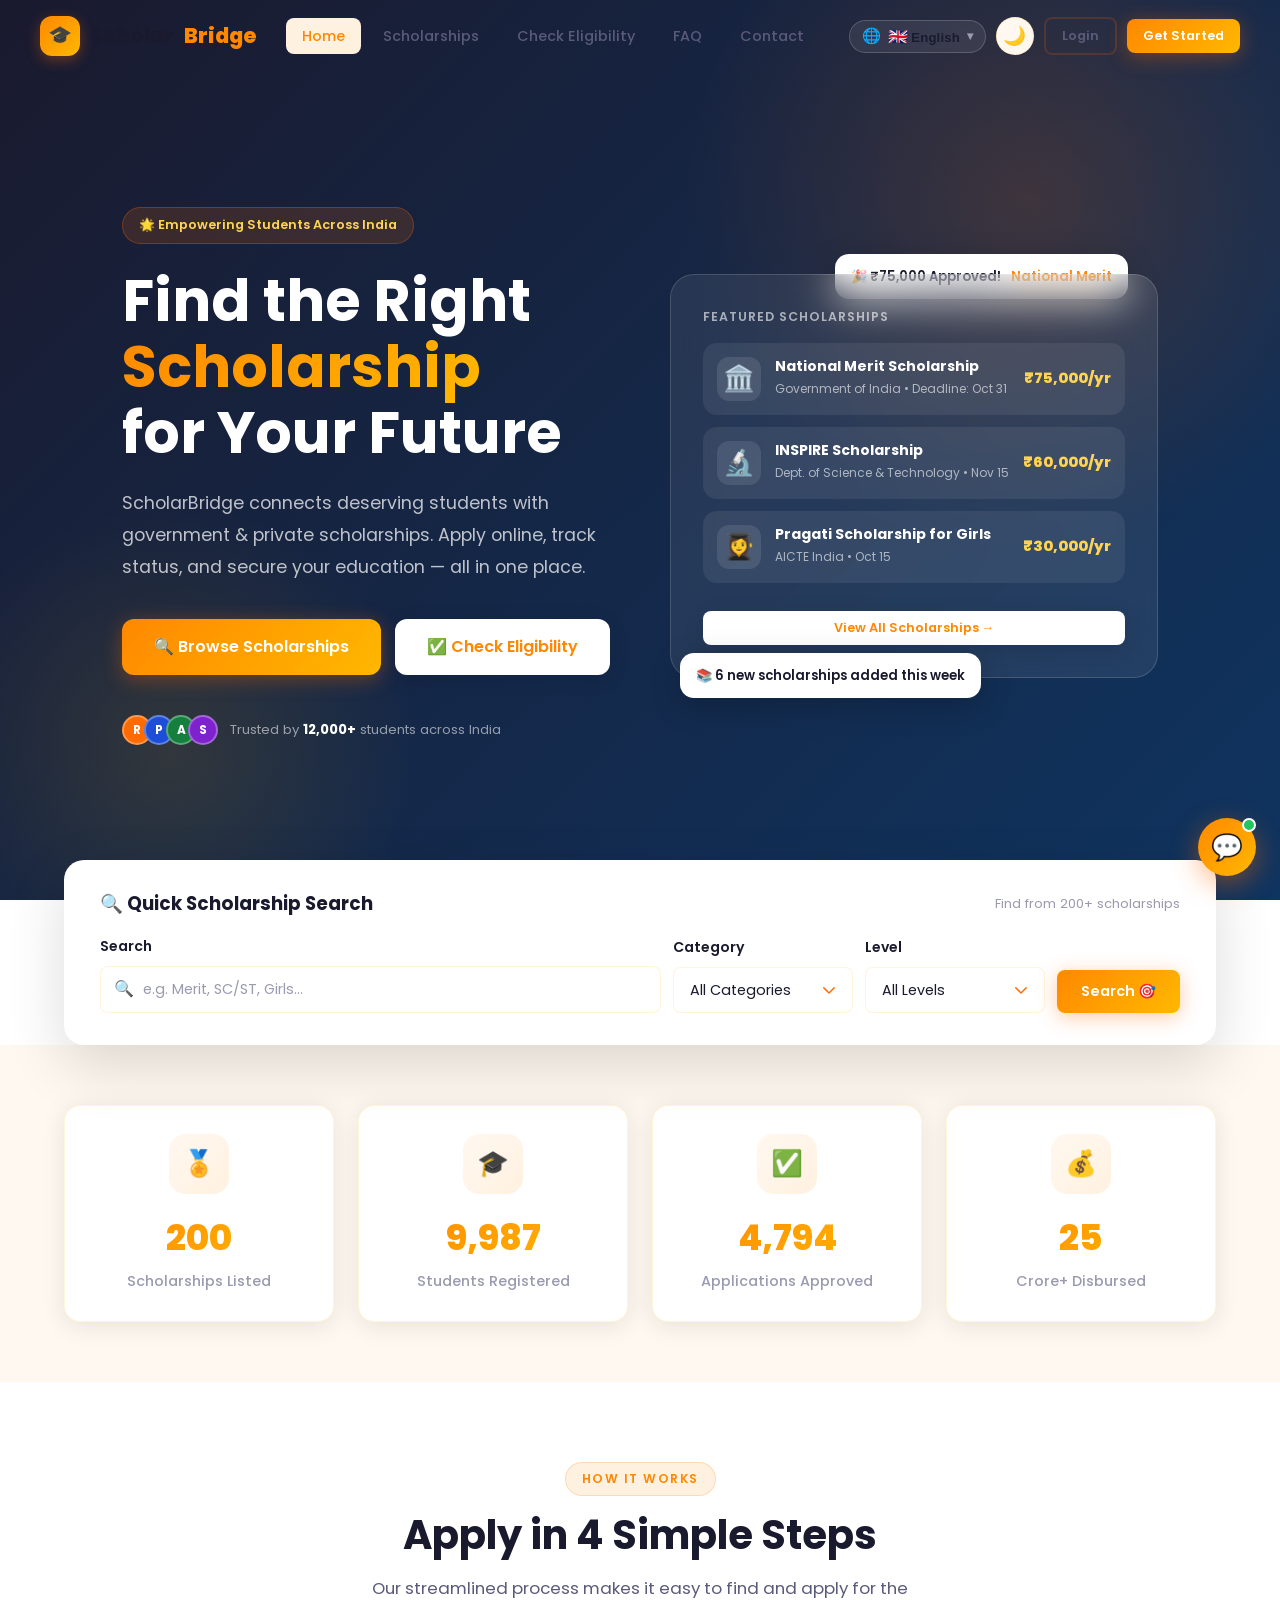
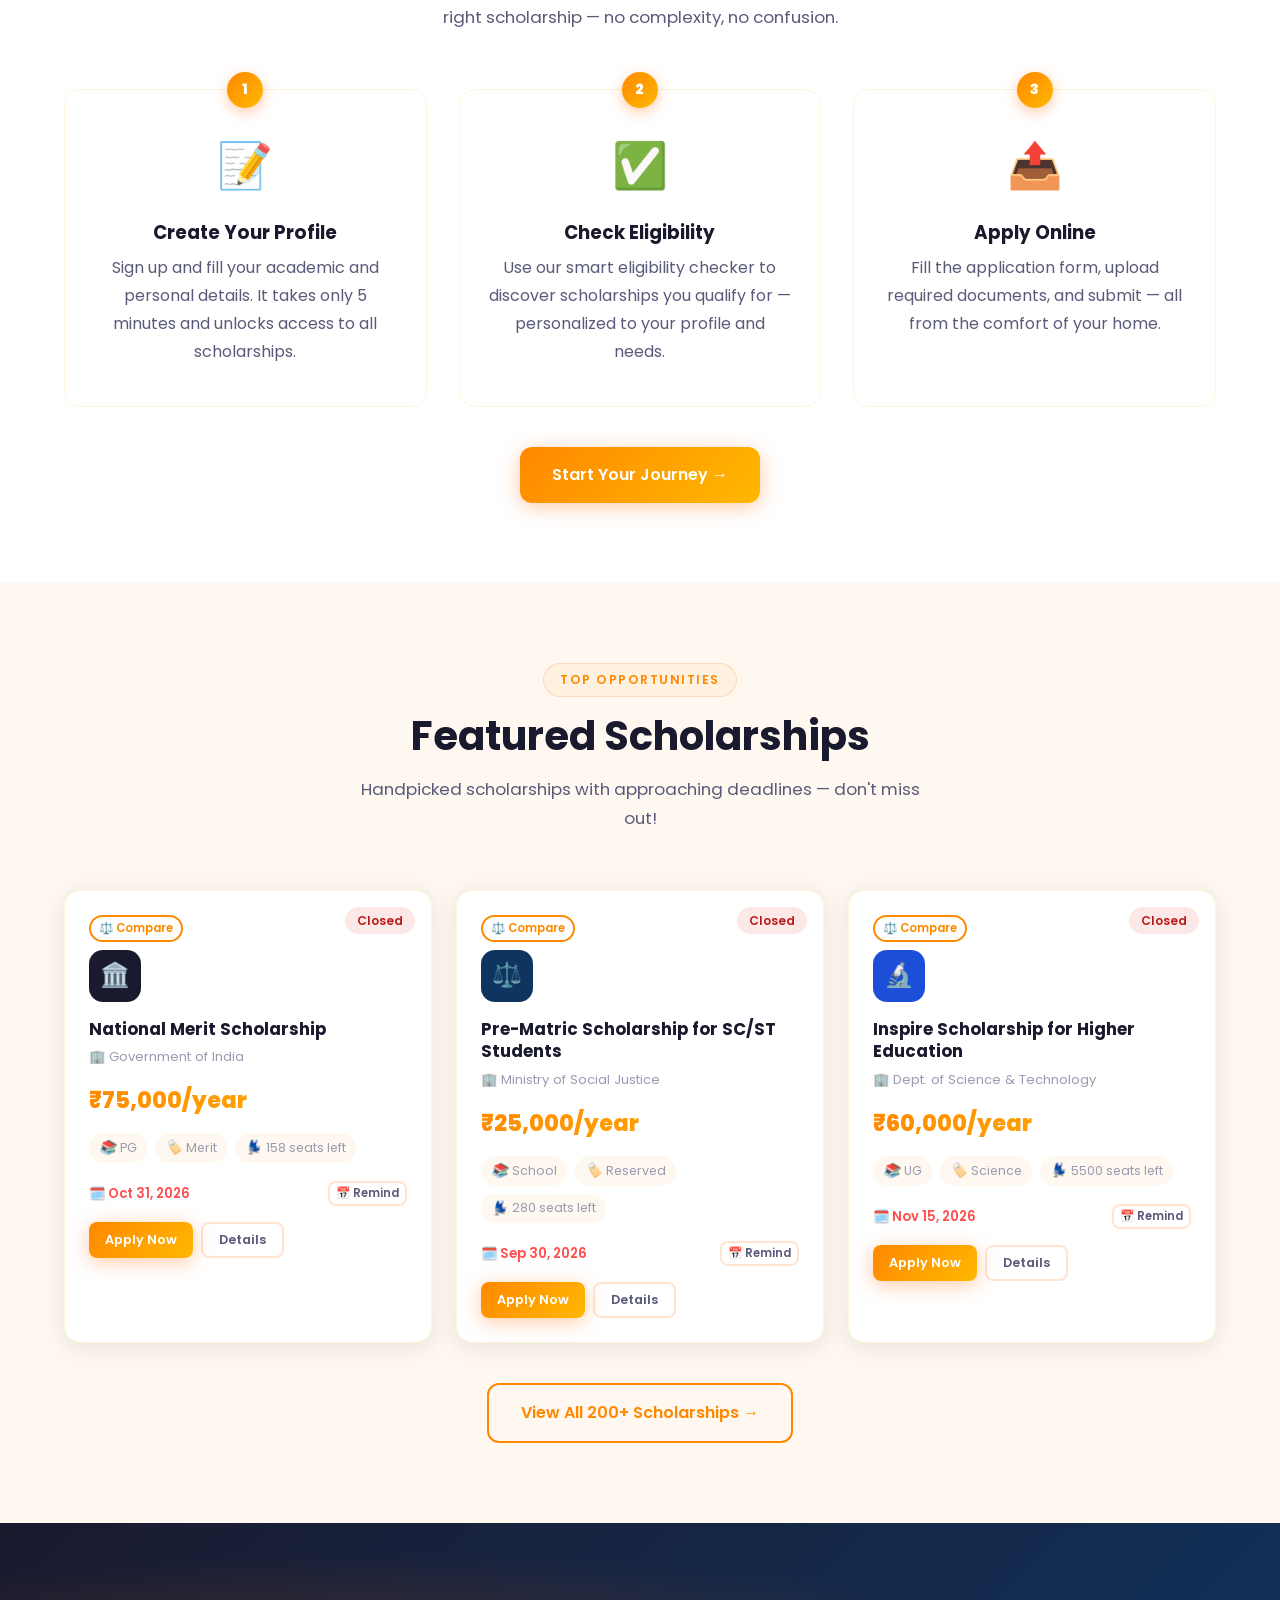
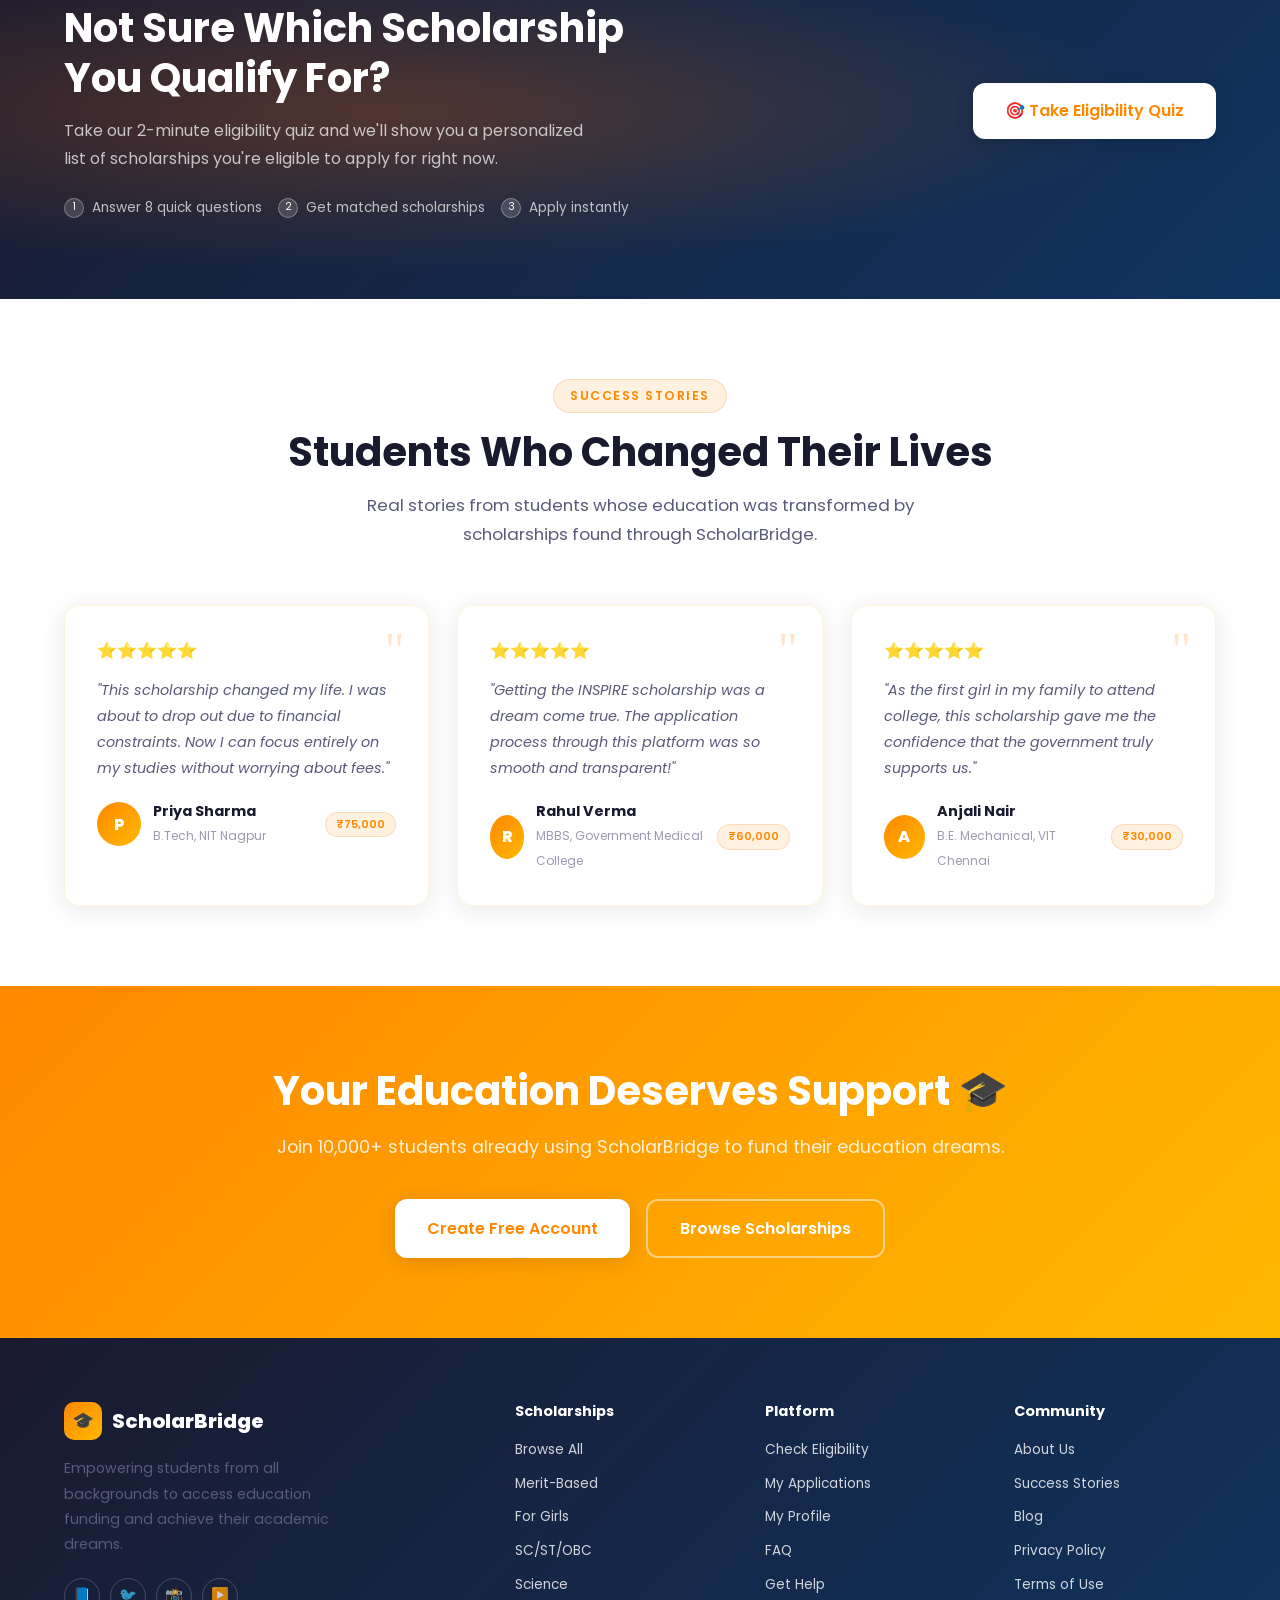
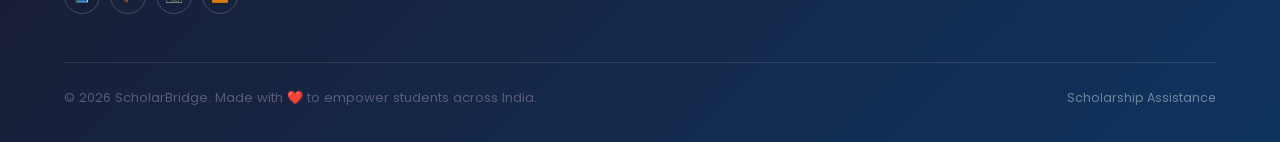
==== commit e987967b: "Updated project" ====
--- a/index.html
+++ b/index.html
@@ -750,6 +750,7 @@
 
 <script src="js/firebase-config.js"></script>
 <script src="js/app.js"></script>
+<script src="js/language.js"></script>
 <script src="js/chatbot.js"></script>
 <script>
   // Hero search redirect
--- a/css/style.css
+++ b/css/style.css
@@ -2292,4 +2292,231 @@
   .receipt-actions {
     display: none !important;
   }
+}
+
+/* ─── Multi-Language Switcher ─── */
+.lang-switcher {
+  position: relative;
+  display: inline-block;
+  user-select: none;
+}
+
+.lang-btn {
+  display: inline-flex;
+  align-items: center;
+  gap: 7px;
+  background: rgba(255, 255, 255, 0.08);
+  border: 1px solid rgba(255, 255, 255, 0.18);
+  color: var(--text-primary);
+  padding: 6px 12px;
+  border-radius: 50px;
+  font-size: 0.84rem;
+  font-weight: 600;
+  cursor: pointer;
+  transition: all 0.25s ease;
+  backdrop-filter: blur(8px);
+}
+
+.navbar.scrolled .lang-btn,
+.navbar-scrolled .lang-btn {
+  background: var(--surface);
+  border-color: var(--border);
+  color: var(--text-primary);
+}
+
+.lang-btn:hover,
+.lang-switcher.open .lang-btn {
+  background: rgba(255, 107, 0, 0.12);
+  border-color: var(--primary);
+  color: var(--primary);
+  transform: translateY(-1px);
+}
+
+.lang-icon {
+  font-size: 0.95rem;
+}
+
+.lang-flag {
+  font-size: 1rem;
+}
+
+.lang-text {
+  font-size: 0.82rem;
+  letter-spacing: 0.2px;
+}
+
+.lang-arrow {
+  font-size: 0.75rem;
+  color: var(--text-muted);
+  transition: transform 0.2s ease;
+}
+
+.lang-switcher.open .lang-arrow {
+  transform: rotate(180deg);
+}
+
+.lang-dropdown {
+  position: absolute;
+  top: calc(100% + 8px);
+  right: 0;
+  width: 230px;
+  background: var(--surface);
+  border: 1px solid var(--border);
+  border-radius: var(--radius-md);
+  box-shadow: 0 16px 36px rgba(0, 0, 0, 0.22);
+  padding: 8px;
+  opacity: 0;
+  visibility: hidden;
+  transform: translateY(-8px) scale(0.97);
+  transition: all 0.2s cubic-bezier(0.16, 1, 0.3, 1);
+  z-index: 10001;
+}
+
+.lang-switcher.open .lang-dropdown {
+  opacity: 1;
+  visibility: visible;
+  transform: translateY(0) scale(1);
+}
+
+.lang-dropdown-header {
+  font-size: 0.7rem;
+  font-weight: 700;
+  text-transform: uppercase;
+  letter-spacing: 0.5px;
+  color: var(--text-muted);
+  padding: 6px 10px 8px;
+  border-bottom: 1px solid var(--border-light);
+  margin-bottom: 4px;
+}
+
+.lang-dropdown-list {
+  max-height: 280px;
+  overflow-y: auto;
+  scrollbar-width: thin;
+}
+
+.lang-dropdown-item {
+  width: 100%;
+  display: flex;
+  align-items: center;
+  gap: 10px;
+  padding: 8px 10px;
+  background: transparent;
+  border: none;
+  border-radius: var(--radius-sm);
+  cursor: pointer;
+  text-align: left;
+  transition: all 0.15s ease;
+  color: var(--text-primary);
+}
+
+.lang-dropdown-item:hover {
+  background: rgba(255, 107, 0, 0.08);
+  color: var(--primary);
+}
+
+.lang-dropdown-item.active {
+  background: rgba(255, 107, 0, 0.14);
+  color: var(--primary);
+  font-weight: 700;
+}
+
+.lang-names {
+  display: flex;
+  flex-direction: column;
+  flex: 1;
+}
+
+.lang-native {
+  font-size: 0.84rem;
+  line-height: 1.2;
+}
+
+.lang-en {
+  font-size: 0.72rem;
+  color: var(--text-muted);
+}
+
+.lang-check {
+  font-size: 0.85rem;
+  color: var(--primary);
+  opacity: 0;
+}
+
+.lang-dropdown-item.active .lang-check {
+  opacity: 1;
+}
+
+/* Mobile Language Chips */
+.mobile-lang-container {
+  padding: 14px 0 6px;
+  border-top: 1px solid var(--border-light);
+  margin-top: 10px;
+}
+
+.mobile-lang-label {
+  font-size: 0.76rem;
+  font-weight: 700;
+  color: var(--text-muted);
+  text-transform: uppercase;
+  letter-spacing: 0.5px;
+  margin-bottom: 8px;
+}
+
+.mobile-lang-chips {
+  display: flex;
+  flex-wrap: wrap;
+  gap: 6px;
+}
+
+.mobile-lang-chip {
+  background: var(--surface-2);
+  border: 1px solid var(--border);
+  color: var(--text-primary);
+  padding: 6px 10px;
+  border-radius: 50px;
+  font-size: 0.78rem;
+  font-weight: 600;
+  cursor: pointer;
+  transition: all 0.2s ease;
+}
+
+.mobile-lang-chip.active,
+.mobile-lang-chip:hover {
+  background: var(--primary);
+  color: white;
+  border-color: var(--primary);
+}
+
+/* Hide Google Translate Default Overlays and Banners */
+.goog-te-banner-frame.skiptranslate,
+.goog-te-banner-frame,
+iframe.goog-te-banner-frame {
+  display: none !important;
+  visibility: hidden !important;
+  height: 0 !important;
+}
+
+body {
+  top: 0px !important;
+  position: static !important;
+}
+
+#goog-gt-tt,
+.goog-te-balloon-frame {
+  display: none !important;
+  visibility: hidden !important;
+}
+
+.goog-text-highlight {
+  background: none !important;
+  box-shadow: none !important;
+}
+
+#google_translate_element {
+  display: none !important;
+}
+
+.skiptranslate {
+  display: inline;
 }
